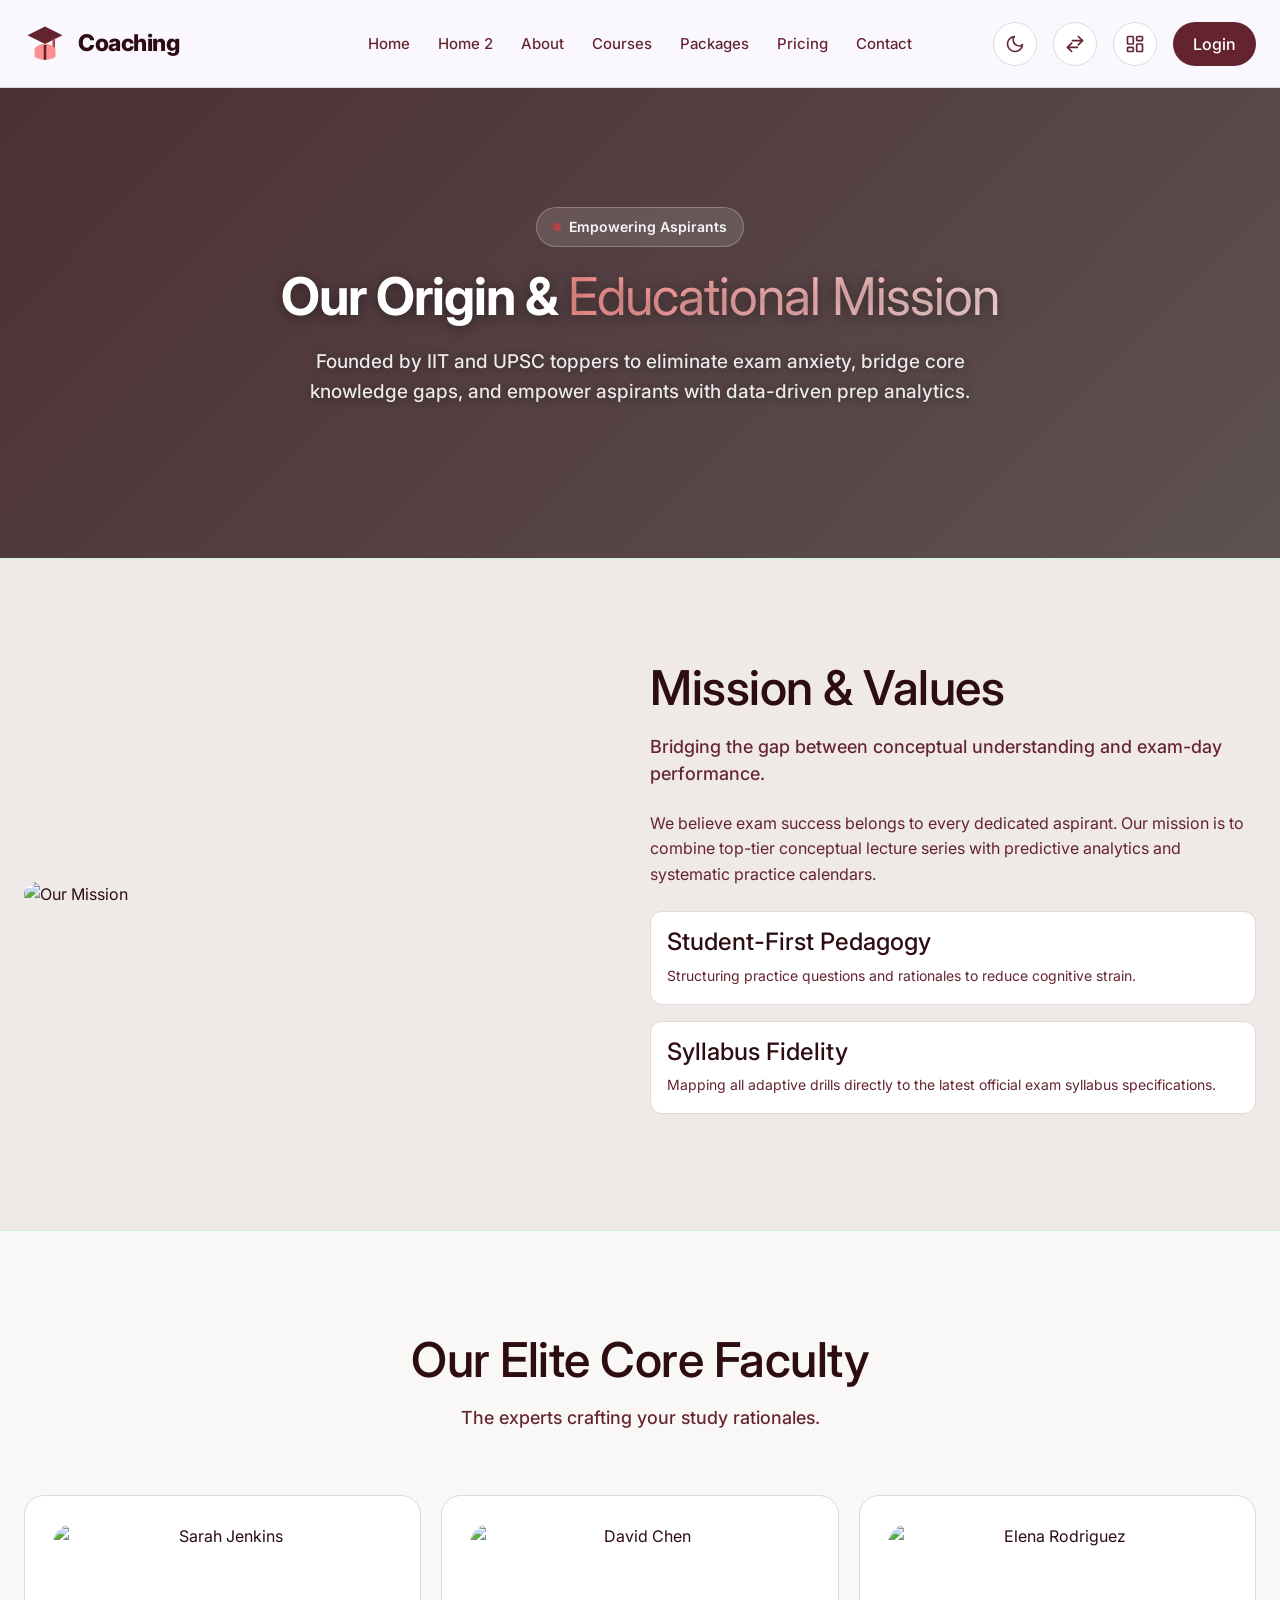
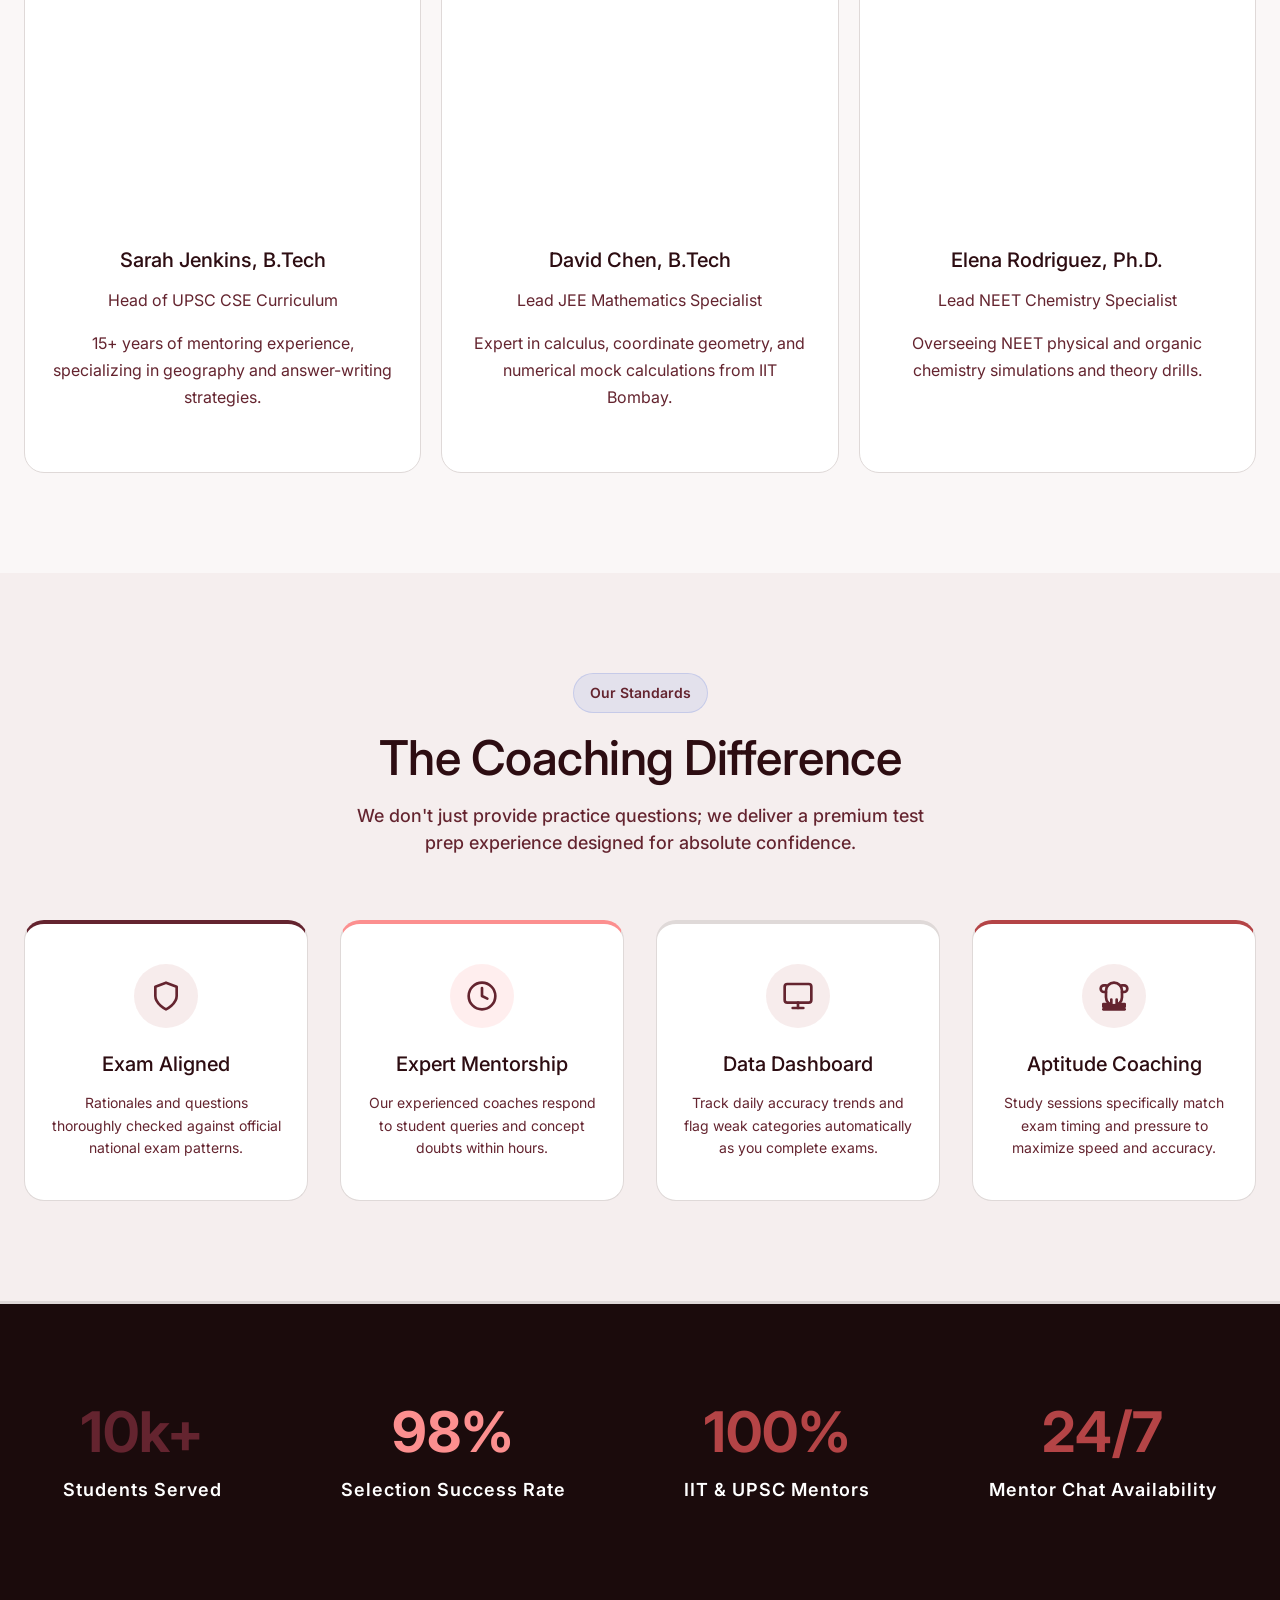
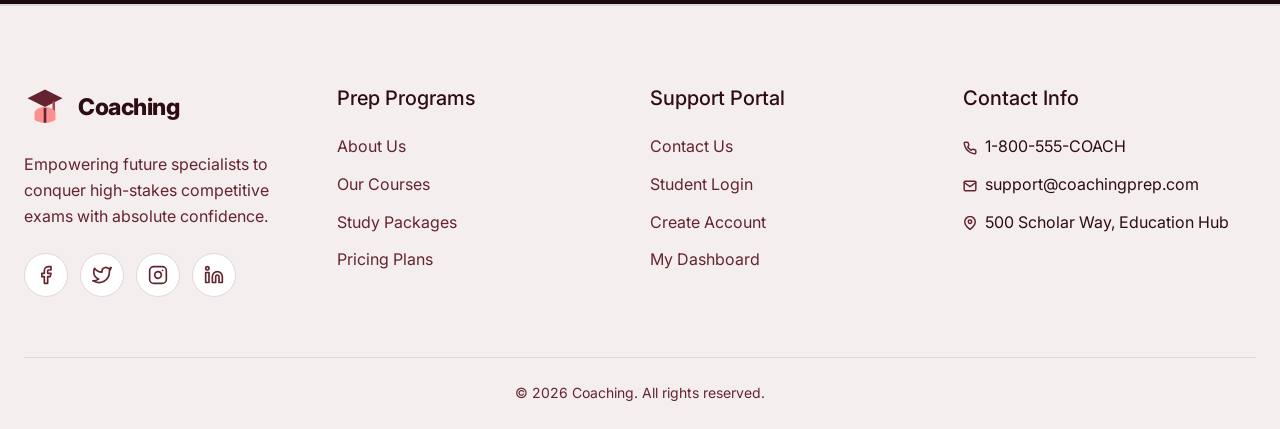
==== about.html @ 8ea2086d "Initial commit" ====
<!DOCTYPE html>
<html lang="en">

<head>
    <meta charset="UTF-8">
    <meta name="viewport" content="width=device-width, initial-scale=1.0">
    <title>About Us | Coaching</title>
    <link rel="icon" type="image/svg+xml" href="assets/images/favicon.svg">
    <link rel="stylesheet" href="assets/css/style.css">
    <link rel="stylesheet" href="assets/css/dark-mode.css">
    <link rel="stylesheet" href="assets/css/rtl.css">
</head>

<body>

    <nav class="navbar">
        <div class="container">
            <a href="index.html" class="nav-brand">
                <img src="assets/images/logo.svg" alt="Coaching Logo" class="nav-brand-img">
                <span>Coaching<span class="brand-accent"></span></span>
            </a>
            <ul class="nav-links">
                <li><a href="index.html">Home</a></li>
                <li><a href="home-2.html">Home 2</a></li>
                <li><a href="about.html" class="active">About</a></li>
                <li><a href="courses.html">Courses</a></li>
                <li><a href="study-packages.html">Packages</a></li>
                <li><a href="pricing.html">Pricing</a></li>
                <li><a href="contact.html">Contact</a></li>
            </ul>
            <div class="nav-actions">
                <button id="themeToggle" class="action-icon" aria-label="Toggle Dark Mode"
                    title="Toggle Dark Mode"><svg width="20" height="20" viewBox="0 0 24 24" fill="none" stroke="currentColor" stroke-width="2" stroke-linecap="round" stroke-linejoin="round" style="vertical-align: middle;"><path d="M21 12.79A9 9 0 1 1 11.21 3 7 7 0 0 0 21 12.79z"/></svg></button>
                <button id="rtlToggle" class="action-icon" aria-label="Toggle RTL" title="Toggle RTL"><svg width="20" height="20" viewBox="0 0 24 24" fill="none" stroke="currentColor" stroke-width="2" stroke-linecap="round" stroke-linejoin="round" style="vertical-align: middle;"><polyline points="16 3 21 8 16 13"/><line x1="21" y1="8" x2="9" y2="8"/><polyline points="8 21 3 16 8 11"/><line x1="3" y1="16" x2="15" y2="16"/></svg></button>
                <a href="dashboard.html" class="action-icon" aria-label="Dashboard" title="Dashboard">
                    <svg width="20" height="20" viewBox="0 0 24 24" fill="none" stroke="currentColor" stroke-width="2"
                        stroke-linecap="round" stroke-linejoin="round">
                        <rect width="7" height="9" x="3" y="3" rx="1" />
                        <rect width="7" height="5" x="14" y="3" rx="1" />
                        <rect width="7" height="9" x="14" y="12" rx="1" />
                        <rect width="7" height="5" x="3" y="16" rx="1" />
                    </svg>
                </a>
                <a href="login.html" class="btn btn-primary" style="height: 44px; padding: 0 20px;">Login</a>
                <button class="mobile-menu-toggle action-icon" aria-label="Toggle Menu">☰</button>
            </div>
        </div>
    </nav>

    <!-- Hero Banner with Background Image -->
    <section class="page-hero"
        style="background-image: url('https://images.unsplash.com/photo-1523240795612-9a054b0db644?auto=format&fit=crop&w=1600&q=80');">
        <div class="page-hero-overlay"></div>
        <div class="container text-center fade-up">
            <div class="badge-premium">
                <div class="badge-pulse"></div>
                Empowering Aspirants
            </div>
            <h1>Our Origin &amp; <span class="text-highlight">Educational Mission</span></h1>
            <p class="subheading">Founded by IIT and UPSC toppers to eliminate exam anxiety, bridge core knowledge gaps, and empower aspirants with data-driven prep analytics.</p>
            
            <div class="page-hero-visual">
                <div class="hero-image-card">
                    <img src="https://images.unsplash.com/photo-1523240795612-9a054b0db644?auto=format&fit=crop&w=1600&q=80" alt="About Coaching" class="img-cover">
                </div>
            </div>
        </div>
    </section>

    <!-- Mission & Values -->
    <section class="bg-secondary">
        <div class="container">
            <div class="grid-2 tab-stack image-first" style="align-items: center;">
                <div class="fade-up">
                    <img src="https://images.unsplash.com/photo-1522202176988-66273c2fd55f?auto=format&fit=crop&w=800&q=80"
                        alt="Our Mission" class="mission-img" style="border-radius: 24px; width: 100%;">
                </div>
                <div class="fade-up" style="transition-delay: 0.2s;">
                    <h2>Mission &amp; Values</h2>
                    <p class="subheading">Bridging the gap between conceptual understanding and exam-day performance.</p>
                    <p style="color: var(--text-secondary); margin-bottom: 24px;">We believe exam success belongs to every dedicated aspirant. Our mission is to combine top-tier conceptual lecture series with predictive analytics and systematic practice calendars.</p>
                    <ul style="list-style: none;">
                        <li
                            style="margin-bottom: 16px; padding: 16px; background: var(--card-bg); border-radius: 12px; border: 1px solid var(--border-color);">
                            <h4 style="margin-bottom: 8px;">Student-First Pedagogy</h4>
                            <p style="color: var(--text-secondary); font-size: 14px;">Structuring practice questions and rationales to reduce cognitive strain.</p>
                        </li>
                        <li
                            style="margin-bottom: 16px; padding: 16px; background: var(--card-bg); border-radius: 12px; border: 1px solid var(--border-color);">
                            <h4 style="margin-bottom: 8px;">Syllabus Fidelity</h4>
                            <p style="color: var(--text-secondary); font-size: 14px;">Mapping all adaptive drills directly to the latest official exam syllabus specifications.</p>
                        </li>
                    </ul>
                </div>
            </div>
        </div>
    </section>

    <!-- Certified Educators -->
    <section>
        <div class="container text-center fade-up">
            <div class="section-header">
                <h2>Our Elite Core Faculty</h2>
                <p class="subheading">The experts crafting your study rationales.</p>
            </div>
            <div class="grid-3">
                <div class="card">
                    <img src="https://encrypted-tbn0.gstatic.com/images?q=tbn:ANd9GcSa2x-ENs4L1156Bbu4AqbXyqEONC7-9kRhCWViOGsCLC6Z4_-J5vunnO8b&s=10"
                        alt="Sarah Jenkins" style="margin-bottom: 24px; height: 300px; object-fit: cover;">
                    <h3 style="font-size: 20px;">Sarah Jenkins, B.Tech</h3>
                    <p style="color: var(--primary-accent); margin-bottom: 16px;">Head of UPSC CSE Curriculum</p>
                    <p class="card-text">15+ years of mentoring experience, specializing in geography and answer-writing strategies.</p>
                </div>
                <div class="card">
                    <img src="https://img.lb.wbmdstatic.com/lhd/provider/3112416_b3dd4995-e5eb-40db-98a1-3d9399b90984.jpg"
                        alt="David Chen" style="margin-bottom: 24px; height: 300px; object-fit: cover;">
                    <h3 style="font-size: 20px;">David Chen, B.Tech</h3>
                    <p style="color: var(--primary-accent); margin-bottom: 16px;">Lead JEE Mathematics Specialist</p>
                    <p class="card-text">Expert in calculus, coordinate geometry, and numerical mock calculations from IIT Bombay.</p>
                </div>
                <div class="card">
                    <img src="https://encrypted-tbn0.gstatic.com/images?q=tbn:ANd9GcRliOreJYs0AdxyoPlajj6fN-IuLrJ33BC_vBLtj5WmLs7aUPmntQKETlJY&s=10"
                        alt="Elena Rodriguez" style="margin-bottom: 24px; height: 300px; object-fit: cover;">
                    <h3 style="font-size: 20px;">Elena Rodriguez, Ph.D.</h3>
                    <p style="color: var(--primary-accent); margin-bottom: 16px;">Lead NEET Chemistry Specialist</p>
                    <p class="card-text">Overseeing NEET physical and organic chemistry simulations and theory drills.</p>
                </div>
            </div>
        </div>
    </section>

    <!-- Premium Standards (New Section 1) -->
    <section class="premium-section" style="padding: 100px 0; background: var(--secondary-bg);">
        <div class="container fade-up">
            <div class="section-header text-center">
                <div class="badge-premium" style="margin-bottom: 16px; margin-left: auto; margin-right: auto;">Our
                    Standards</div>
                <h2>The Coaching Difference</h2>
                <p class="subheading" style="max-width: 600px; margin: 0 auto;">We don't just provide practice
                    questions; we deliver a premium test prep experience designed for absolute confidence.</p>
            </div>

            <div class="grid-4" style="gap: 32px; margin-top: 64px;">
                <div class="card"
                    style="text-align: center; padding: 40px 24px; border-top: 4px solid var(--primary-accent); display: flex; flex-direction: column; align-items: center;">
                    <div style="display: inline-flex; align-items: center; justify-content: center; width: 64px; height: 64px; background: rgba(180,68,70,0.1); border-radius: 50%; margin-bottom: 24px; color: var(--primary-accent);">
                        <svg width="32" height="32" viewBox="0 0 24 24" fill="none" stroke="currentColor" stroke-width="2" stroke-linecap="round" stroke-linejoin="round"><path d="M12 22s8-4 8-10V5l-8-3-8 3v7c0 6 8 10 8 10z"/></svg>
                    </div>
                    <h3 style="font-size: 20px; margin-bottom: 16px;">Exam Aligned</h3>
                    <p style="color: var(--text-secondary); font-size: 14px; margin: 0;">Rationales and questions thoroughly checked against official national exam patterns.</p>
                </div>
                <div class="card"
                    style="text-align: center; padding: 40px 24px; border-top: 4px solid var(--support-accent); display: flex; flex-direction: column; align-items: center;">
                    <div style="display: inline-flex; align-items: center; justify-content: center; width: 64px; height: 64px; background: rgba(252,143,143,0.15); border-radius: 50%; margin-bottom: 24px; color: var(--primary-accent);">
                        <svg width="32" height="32" viewBox="0 0 24 24" fill="none" stroke="currentColor" stroke-width="2" stroke-linecap="round" stroke-linejoin="round"><circle cx="12" cy="12" r="10"/><polyline points="12 6 12 12 16 14"/></svg>
                    </div>
                    <h3 style="font-size: 20px; margin-bottom: 16px;">Expert Mentorship</h3>
                    <p style="color: var(--text-secondary); font-size: 14px; margin: 0;">Our experienced coaches respond to student queries and concept doubts within hours.</p>
                </div>
                <div class="card"
                    style="text-align: center; padding: 40px 24px; border-top: 4px solid var(--border-color); display: flex; flex-direction: column; align-items: center;">
                    <div style="display: inline-flex; align-items: center; justify-content: center; width: 64px; height: 64px; background: rgba(180,68,70,0.1); border-radius: 50%; margin-bottom: 24px; color: var(--primary-accent);">
                        <svg width="32" height="32" viewBox="0 0 24 24" fill="none" stroke="currentColor" stroke-width="2" stroke-linecap="round" stroke-linejoin="round"><rect x="2" y="3" width="20" height="14" rx="2" ry="2"/><line x1="8" y1="21" x2="16" y2="21"/><line x1="12" y1="17" x2="12" y2="21"/></svg>
                    </div>
                    <h3 style="font-size: 20px; margin-bottom: 16px;">Data Dashboard</h3>
                    <p style="color: var(--text-secondary); font-size: 14px; margin: 0;">Track daily accuracy trends and flag weak categories automatically as you complete exams.</p>
                </div>
                <div class="card"
                    style="text-align: center; padding: 40px 24px; border-top: 4px solid var(--secondary-accent); display: flex; flex-direction: column; align-items: center;">
                    <div style="display: inline-flex; align-items: center; justify-content: center; width: 64px; height: 64px; background: rgba(180,68,70,0.1); border-radius: 50%; margin-bottom: 24px; color: var(--primary-accent);">
                        <svg width="32" height="32" viewBox="0 0 24 24" fill="none" stroke="currentColor" stroke-width="2" stroke-linecap="round" stroke-linejoin="round"><path d="M6 9H4.5a2.5 2.5 0 0 1 0-5H6"/><path d="M18 9h1.5a2.5 2.5 0 0 0 0-5H18"/><path d="M4 22h16"/><path d="M10 14.66V17c0 .55-.45 1-1 1H4v2h16v-2h-5c-.55 0-1-.45-1-1v-2.34"/><path d="M12 2a6 6 0 0 1 6 6v5a6 6 0 0 1-6 6 6 6 0 0 1-6-6V8a6 6 0 0 1 6-6z"/></svg>
                    </div>
                    <h3 style="font-size: 20px; margin-bottom: 16px;">Aptitude Coaching</h3>
                    <p style="color: var(--text-secondary); font-size: 14px; margin: 0;">Study sessions specifically match exam timing and pressure to maximize speed and accuracy.</p>
                </div>
            </div>
        </div>
    </section>

    <!-- Trust Stats (New Section 2) -->
    <section class="premium-section" style="padding: 100px 0; background: #1B0B0C; color: white;">
        <div class="container fade-up">
            <div style="display: flex; flex-wrap: wrap; justify-content: space-around; gap: 40px; text-align: center;">
                <div>
                    <div
                        style="font-size: 56px; font-weight: 700; color: var(--primary-accent); line-height: 1; margin-bottom: 16px;">
                        10k+</div>
                    <div style="font-size: 18px; font-weight: 600; letter-spacing: 1px; color: white;">Students Served</div>
                </div>
                <div>
                    <div
                        style="font-size: 56px; font-weight: 700; color: var(--support-accent); line-height: 1; margin-bottom: 16px;">
                        98%</div>
                    <div style="font-size: 18px; font-weight: 600; letter-spacing: 1px; color: white;">Selection Success Rate</div>
                </div>
                <div>
                    <div
                        style="font-size: 56px; font-weight: 700; color: var(--highlight-accent); line-height: 1; margin-bottom: 16px;">
                        100%</div>
                    <div style="font-size: 18px; font-weight: 600; letter-spacing: 1px; color: white;">IIT &amp; UPSC Mentors</div>
                </div>
                <div>
                    <div
                        style="font-size: 56px; font-weight: 700; color: var(--secondary-accent); line-height: 1; margin-bottom: 16px;">
                        24/7</div>
                    <div style="font-size: 18px; font-weight: 600; letter-spacing: 1px; color: white;">Mentor Chat Availability</div>
                </div>
            </div>
        </div>
    </section>

    <!-- Footer -->
    <footer class="footer">
        <div class="container">
            <div class="footer-top grid-4">
                <div class="footer-widget">
                    <a href="index.html" class="nav-brand" style="margin-bottom: 24px; display: inline-flex;">
                        <img src="assets/images/logo.svg" alt="Coaching Logo" class="nav-brand-img">
                        <span>Coaching<span class="brand-accent"></span></span>
                    </a>
                    <p style="color: var(--text-secondary); margin-bottom: 24px;">Empowering future specialists to conquer high-stakes competitive exams with absolute confidence.</p>
                    <div class="social-icons-contact" style="display: flex; gap: 12px;">
                        <a href="#" aria-label="Facebook">
                            <svg width="20" height="20" viewBox="0 0 24 24" fill="none" stroke="currentColor"
                                stroke-width="2" stroke-linecap="round" stroke-linejoin="round">
                                <path d="M18 2h-3a5 5 0 0 0-5 5v3H7v4h3v8h4v-8h3l1-4h-4V7a1 1 0 0 1 1-1h3z"></path>
                            </svg>
                        </a>
                        <a href="#" aria-label="Twitter">
                            <svg width="20" height="20" viewBox="0 0 24 24" fill="none" stroke="currentColor"
                                stroke-width="2" stroke-linecap="round" stroke-linejoin="round">
                                <path
                                    d="M23 3a10.9 10.9 0 0 1-3.14 1.53 4.48 4.48 0 0 0-7.86 3v1A10.66 10.66 0 0 1 3 4s-4 9 5 13a11.64 11.64 0 0 1-7 2c9 5 20 0 20-11.5a4.5 4.5 0 0 0-.08-.83A7.72 7.72 0 0 0 23 3z">
                                </path>
                            </svg>
                        </a>
                        <a href="#" aria-label="Instagram">
                            <svg width="20" height="20" viewBox="0 0 24 24" fill="none" stroke="currentColor"
                                stroke-width="2" stroke-linecap="round" stroke-linejoin="round">
                                <rect x="2" y="2" width="20" height="20" rx="5" ry="5"></rect>
                                <path d="M16 11.37A4 4 0 1 1 12.63 8 4 4 0 0 1 16 11.37z"></path>
                                <line x1="17.5" y1="6.5" x2="17.51" y2="6.5"></line>
                            </svg>
                        </a>
                        <a href="#" aria-label="LinkedIn">
                            <svg width="20" height="20" viewBox="0 0 24 24" fill="none" stroke="currentColor"
                                stroke-width="2" stroke-linecap="round" stroke-linejoin="round">
                                <path
                                    d="M16 8a6 6 0 0 1 6 6v7h-4v-7a2 2 0 0 0-2-2 2 2 0 0 0-2 2v7h-4v-7a6 6 0 0 1 6-6z">
                                </path>
                                <rect x="2" y="9" width="4" height="12"></rect>
                                <circle cx="4" cy="4" r="2"></circle>
                            </svg>
                        </a>
                    </div>
                </div>
                <div class="footer-widget">
                    <h4>Prep Programs</h4>
                    <ul class="footer-links">
                        <li><a href="about.html">About Us</a></li>
                        <li><a href="courses.html">Our Courses</a></li>
                        <li><a href="study-packages.html">Study Packages</a></li>
                        <li><a href="pricing.html">Pricing Plans</a></li>
                    </ul>
                </div>
                <div class="footer-widget">
                    <h4>Support Portal</h4>
                    <ul class="footer-links">
                        <li><a href="contact.html">Contact Us</a></li>
                        <li><a href="login.html">Student Login</a></li>
                        <li><a href="register.html">Create Account</a></li>
                        <li><a href="dashboard.html">My Dashboard</a></li>
                    </ul>
                </div>
                <div class="footer-widget">
                    <h4>Contact Info</h4>
                    <ul class="footer-links">
                        <li><svg width="14" height="14" viewBox="0 0 24 24" fill="none" stroke="currentColor" stroke-width="2.5" stroke-linecap="round" stroke-linejoin="round" style="vertical-align: middle; margin-right: 8px; color: var(--primary-accent);"><path d="M22 16.92v3a2 2 0 0 1-2.18 2 19.79 19.79 0 0 1-8.63-3.07 19.5 19.5 0 0 1-6-6 19.79 19.79 0 0 1-3.07-8.67A2 2 0 0 1 4.11 2h3a2 2 0 0 1 2 1.72 12.84 12.84 0 0 0 .7 2.81 2 2 0 0 1-.45 2.11L8.09 9.91a16 16 0 0 0 6 6l1.27-1.27a2 2 0 0 1 2.11-.45 12.84 12.84 0 0 0 2.81.7A2 2 0 0 1 22 16.92z"/></svg>1-800-555-COACH</li>
                        <li><svg width="14" height="14" viewBox="0 0 24 24" fill="none" stroke="currentColor" stroke-width="2.5" stroke-linecap="round" stroke-linejoin="round" style="vertical-align: middle; margin-right: 8px; color: var(--primary-accent);"><path d="M4 4h16c1.1 0 2 .9 2 2v12c0 1.1-.9 2-2 2H4c-1.1 0-2-.9-2-2V6c0-1.1.9-2 2-2z"/><polyline points="22,6 12,13 2,6"/></svg>support@coachingprep.com</li>
                        <li><svg width="14" height="14" viewBox="0 0 24 24" fill="none" stroke="currentColor" stroke-width="2.5" stroke-linecap="round" stroke-linejoin="round" style="vertical-align: middle; margin-right: 8px; color: var(--primary-accent);"><path d="M21 10c0 7-9 13-9 13s-9-6-9-13a9 9 0 0 1 18 0z"/><circle cx="12" cy="10" r="3"/></svg>500 Scholar Way, Education Hub</li>
                    </ul>
                </div>
            </div>
            <div class="footer-bottom" style="justify-content: center; text-align: center;">
                <p>&copy; 2026 Coaching. All rights reserved.</p>
            </div>
        </div>
    </footer>

    <script src="assets/js/main.js"></script>
</body>

</html>
---- assets/css/style.css ----
@import url('https://fonts.googleapis.com/css2?family=Inter:wght@100..900&display=swap');

:root {
    --primary-bg: #FAF7F7;
    --secondary-bg: #F5EEEE;
    --section-alt-bg: #EFE9E8;
    /* Slightly deeper rose-grey for alternating sections */
    --section-accent-bg: #DFD9D8;
    /* Warm rose-grey from the palette for contrast sections */
    --section-warm-bg: #FAF7F7;
    /* Soft rose-tinted off-white for subtle sections */
    --card-bg: #FFFFFF;
    --primary-accent: #64242F;
    --secondary-accent: #B44446;
    --support-accent: #FC8F8F;
    --highlight-accent: #B44446;
    --text-primary: #2D0D12;
    --text-secondary: #64242F;
    --border-color: #DFD9D8;

    --font-primary: 'Inter', sans-serif;

    --transition: all 0.4s cubic-bezier(0.16, 1, 0.3, 1);
    --border-radius: 20px;
    --container-max-width: 1280px;
    --shadow: 0 4px 24px -4px rgba(100, 36, 47, 0.06), 0 2px 8px -2px rgba(100, 36, 47, 0.03);
    --shadow-hover: 0 20px 40px -8px rgba(100, 36, 47, 0.12), 0 12px 16px -6px rgba(100, 36, 47, 0.06);
}

* {
    margin: 0;
    padding: 0;
    box-sizing: border-box;
}

html,
body {
    overflow-x: hidden;
    width: 100%;
}

body {
    background-color: var(--primary-bg);
    color: var(--text-primary);
    font-family: var(--font-primary);
    font-weight: 400;
    line-height: 1.6;
    transition: background-color 0.3s ease, color 0.3s ease;
    -webkit-font-smoothing: antialiased;
}

/* Typography System */
h1,
h2,
h3,
h4,
h5,
h6 {
    color: var(--text-primary);
    margin-bottom: 1rem;
    line-height: 1.2;
}

h1 {
    font-size: 72px;
    font-weight: 580;
    letter-spacing: -1px;
}

h2 {
    font-size: 48px;
    font-weight: 540;
    letter-spacing: -0.5px;
}

h3 {
    font-size: 32px;
    font-weight: 520;
}

h4 {
    font-size: 24px;
    font-weight: 500;
}

h5 {
    font-size: 20px;
    font-weight: 500;
}

h6 {
    font-size: 16px;
    font-weight: 500;
}

p,
span,
div {
    font-weight: 400;
}

b,
strong {
    font-weight: 500;
}

.subheading {
    font-weight: 480;
    color: var(--text-secondary);
    font-size: 1.125rem;
    margin-bottom: 1.5rem;
    line-height: 1.5;
}

label {
    font-weight: 480;
    color: var(--text-primary);
    display: block;
    margin-bottom: 8px;
}

.caption,
small {
    font-size: 14px;
    font-weight: 400;
}

/* Responsive Typography */
@media (max-width: 1024px) {
    h1 {
        font-size: 44px;
    }

    h2 {
        font-size: 36px;
    }
}

@media (max-width: 768px) {
    h1 {
        font-size: 34px;
    }

    h2 {
        font-size: 30px;
    }
}

/* Container */
.container {
    width: 100%;
    max-width: var(--container-max-width);
    margin: 0 auto;
    padding: 0 24px;
}

/* CTA Design System */
.btn {
    display: inline-flex;
    align-items: center;
    justify-content: center;
    padding: 0 32px;
    font-family: var(--font-primary);
    font-weight: 500;
    font-size: 16px;
    border-radius: 50px;
    text-decoration: none;
    transition: var(--transition);
    cursor: pointer;
    border: none;
    height: 56px;
    line-height: 1;
    white-space: nowrap;
}

.btn-primary {
    background-color: var(--primary-accent);
    color: #FFFFFF;
}

.btn-primary:hover {
    background-color: var(--secondary-accent);
    transform: translateY(-3px) scale(1.01);
    box-shadow: 0 12px 28px rgba(180, 68, 70, 0.25);
}

.btn-secondary {
    background-color: transparent;
    color: var(--primary-accent);
    border: 2px solid var(--primary-accent);
}

.btn-secondary:hover {
    background: var(--primary-accent) !important;
    color: #FFFFFF !important;
    border-color: var(--primary-accent) !important;
}

.btn-accent {
    background-color: var(--highlight-accent);
    color: var(--text-primary);
}

.btn-accent:hover {
    background-color: #D97706;
    transform: translateY(-3px) scale(1.01);
    box-shadow: 0 12px 28px rgba(245, 158, 11, 0.25);
}

/* Navbar */
.navbar {
    position: fixed;
    top: 0;
    left: 0;
    width: 100%;
    height: 88px;
    z-index: 1000;
    background: rgba(250, 248, 255, 0.85);
    backdrop-filter: blur(16px);
    -webkit-backdrop-filter: blur(16px);
    border-bottom: 1px solid var(--border-color);
    transition: var(--transition);
}

.navbar .container {
    display: flex;
    align-items: center;
    justify-content: space-between;
    height: 100%;
    position: relative;
}

.nav-brand {
    display: flex;
    align-items: center;
    gap: 12px;
    text-decoration: none;
    transition: var(--transition);
}

.nav-brand:hover .nav-brand-icon {
    transform: translateY(-2px) scale(1.05);
    filter: drop-shadow(0 8px 18px rgba(180, 68, 70, 0.25));
}

.nav-brand-icon {
    width: 42px;
    height: 42px;
    display: flex;
    align-items: center;
    justify-content: center;
    transition: all 0.3s cubic-bezier(0.16, 1, 0.3, 1);
}

.nav-brand-img {
    height: 42px;
    width: auto;
    object-fit: contain;
    border-radius: 8px;
    transition: transform 0.3s cubic-bezier(0.16, 1, 0.3, 1);
}

.nav-brand:hover .nav-brand-img {
    transform: translateY(-2px) scale(1.05);
    filter: drop-shadow(0 6px 16px rgba(180, 68, 70, 0.2));
}

.nav-brand-icon svg {
    width: 38px;
    height: 38px;
}

.nav-brand span {
    font-size: 23px;
    font-weight: 800;
    color: var(--text-primary);
    letter-spacing: -0.5px;
    display: inline-flex;
    align-items: center;
}

.nav-brand .brand-accent {
    color: var(--primary-accent);
    font-weight: 800;
    margin-left: 2px;
}

.nav-brand .brand-tag {
    font-size: 10px;
    font-weight: 700;
    text-transform: uppercase;
    letter-spacing: 0.5px;
    background: var(--section-accent-bg);
    color: var(--primary-accent);
    padding: 2px 7px;
    border-radius: 6px;
    margin-left: 8px;
}

.nav-links {
    display: flex;
    align-items: center;
    gap: 28px;
    list-style: none;
    position: absolute;
    left: 50%;
    transform: translateX(-50%);
}

.nav-links a {
    text-decoration: none;
    color: var(--text-secondary);
    font-weight: 480;
    font-size: 15px;
    transition: var(--transition);
}

.nav-links a:hover,
.nav-links a.active {
    color: var(--primary-accent);
}

.nav-actions {
    display: flex;
    align-items: center;
    gap: 16px;
}

.action-icon {
    background: none;
    border: none;
    color: var(--text-secondary);
    cursor: pointer;
    font-size: 20px;
    width: 44px;
    height: 44px;
    border-radius: 50%;
    display: flex;
    align-items: center;
    justify-content: center;
    transition: var(--transition);
    background-color: var(--card-bg);
    border: 1px solid var(--border-color);
}

.action-icon:hover {
    color: var(--primary-accent);
    border-color: var(--primary-accent);
}

.nav-menu {
    display: flex;
    align-items: center;
    justify-content: flex-end;
    flex-grow: 1;
}

.mobile-close-btn {
    display: none;
}

.mobile-menu-toggle {
    display: none;
}

/* === 1024px Navbar: Keep horizontal like 1440px desktop === */
@media (max-width: 1024px) and (min-width: 769px) {

    /* Keep hamburger hidden — navbar stays full horizontal */
    .mobile-menu-toggle {
        display: none !important;
    }

    /* Keep nav-links centered in the bar */
    .nav-links {
        position: absolute;
        left: 50%;
        transform: translateX(-50%);
        flex-direction: row;
        gap: 20px;
        /* Slightly tighter gap than 1440px */
        align-items: center;
        margin-bottom: 0;
        width: auto;
    }

    .nav-links a {
        font-size: 14px;
        /* Slightly smaller to fit */
    }

    /* Shrink logo text slightly */
    .nav-brand span {
        font-size: 19px;
    }

    /* Compact action icons */
    .nav-actions {
        display: flex;
        flex-direction: row;
        gap: 10px;
        width: auto;
    }

    .nav-actions .action-icon {
        width: 38px;
        height: 38px;
        font-size: 17px;
    }

    .nav-actions .btn {
        height: 38px;
        padding: 0 16px;
        font-size: 14px;
    }
}

/* Below 768px: Hamburger mobile menu */
@media (max-width: 768px) {
    .mobile-menu-toggle {
        display: flex;
    }

    .nav-menu {
        position: fixed;
        top: 0;
        right: 0;
        transform: translateX(100%);
        width: max-content;
        height: 100vh;
        background-color: var(--card-bg);
        flex-direction: column;
        justify-content: flex-start;
        align-items: flex-start;
        padding: 80px 40px 40px;
        margin-left: 0;
        box-shadow: -10px 0 30px rgba(0, 0, 0, 0.1);
        transition: transform 0.3s ease-in-out;
        z-index: 1001;
        overflow-y: auto;
    }

    .nav-menu.active {
        transform: translateX(0);
    }

    .mobile-close-btn {
        display: block;
        position: absolute;
        top: 24px;
        right: 24px;
        background: none;
        border: none;
        font-size: 24px;
        color: var(--text-primary);
        cursor: pointer;
    }

    .nav-links {
        position: relative;
        left: auto;
        transform: none;
        flex-direction: column;
        width: 100%;
        gap: 20px;
        margin-bottom: 32px;
        align-items: flex-start;
    }

    .nav-actions {
        display: grid;
        grid-template-columns: max-content max-content max-content;
        width: 100%;
        gap: 16px;
        align-items: center;
    }

    .nav-actions .btn {
        grid-column: 1 / -1;
        width: 100%;
    }
}

/* Base Sections */
section {
    padding: 100px 0;
    position: relative;
}

section.bg-secondary {
    background-color: var(--secondary-bg);
}

.section-header {
    text-align: center;
    max-width: 760px;
    margin: 0 auto 64px;
}

/* Generic Cards */
.card {
    background-color: var(--card-bg);
    border-radius: var(--border-radius);
    padding: 28px;
    border: 1px solid var(--border-color);
    transition: var(--transition);
    height: 100%;
    display: flex;
    flex-direction: column;
}

.card:hover {
    box-shadow: var(--shadow-hover);
    transform: translateY(-8px);
    border-color: transparent;
}

.card-icon {
    width: 64px;
    height: 64px;
    background-color: var(--secondary-bg);
    border-radius: 16px;
    display: flex;
    align-items: center;
    justify-content: center;
    margin-bottom: 24px;
    color: var(--primary-accent);
    font-size: 28px;
}

.card-title {
    font-size: 24px;
    font-weight: 500;
    margin-bottom: 16px;
    color: var(--text-primary);
    min-height: 58px;
}

.card-text {
    color: var(--text-secondary);
    margin-bottom: 32px;
    flex-grow: 1;
    line-height: 1.7;
}

section:not(.dashboard-section) .card .btn,
section:not(.dashboard-section) .card .btn-secondary {
    align-self: flex-start;
    margin-top: auto;
}

/* Layout Utilities */
.grid-2 {
    display: grid;
    grid-template-columns: repeat(2, 1fr);
    gap: 20px;
}

.grid-3 {
    display: grid;
    grid-template-columns: repeat(3, 1fr);
    gap: 20px;
}

.grid-4 {
    display: grid;
    grid-template-columns: repeat(4, 1fr);
    gap: 20px;
}

/* Table Utilities */
.table-responsive {
    width: 100%;
    overflow-x: auto;
    -webkit-overflow-scrolling: touch;
}

@media (max-width: 992px) {
    .grid-4 {
        grid-template-columns: repeat(2, 1fr);
    }

    .grid-3 {
        grid-template-columns: repeat(2, 1fr);
    }

    /* Center the last odd child (e.g. 3rd card) in a 2-column grid */
    .grid-3>div:last-child:nth-child(odd) {
        grid-column: 1 / -1;
        justify-self: center;
        width: calc(50% - 20px);
    }

    section:not(.dashboard-section) .card .btn,
    section:not(.dashboard-section) .card .btn-secondary {
        align-self: center;
        width: 100%;
        display: flex;
        justify-content: center;
    }

    .tab-stack {
        display: flex !important;
        flex-direction: column;
    }

    .tab-stack.image-first {
        flex-direction: column-reverse;
    }
}

@media (max-width: 768px) {
    section {
        padding: 60px 0;
    }
}

@media (max-width: 640px) {

    .grid-3,
    .grid-4 {
        grid-template-columns: 1fr;
    }

    .grid-2 {
        grid-template-columns: 1fr;
    }

    /* Reset centering on mobile */
    .grid-3>div:last-child:nth-child(odd) {
        grid-column: auto;
        justify-self: stretch;
        width: 100%;
    }
}

/* Helper Utilities */
.text-center {
    text-align: center;
}

.mt-1 {
    margin-top: 8px;
}

.mt-2 {
    margin-top: 16px;
}

.mt-3 {
    margin-top: 24px;
}

.mt-4 {
    margin-top: 32px;
}

.mt-5 {
    margin-top: 48px;
}

.mb-1 {
    margin-bottom: 8px;
}

.mb-2 {
    margin-bottom: 16px;
}

.mb-3 {
    margin-bottom: 24px;
}

.mb-4 {
    margin-bottom: 32px;
}

.mb-5 {
    margin-bottom: 48px;
}

/* Images */
img {
    max-width: 100%;
    height: auto;
    border-radius: var(--border-radius);
    display: block;
}

.img-cover {
    width: 100%;
    height: 100%;
    object-fit: cover;
}

/* Badge */
.badge {
    display: inline-flex;
    padding: 6px 16px;
    background-color: var(--support-accent);
    color: #fff;
    border-radius: 50px;
    font-size: 14px;
    font-weight: 500;
    margin-bottom: 24px;
}

/* Form Styles */
.form-group {
    margin-bottom: 24px;
}

.form-control {
    width: 100%;
    height: 56px;
    padding: 0 20px;
    border: 1px solid var(--border-color);
    border-radius: var(--border-radius);
    background-color: var(--card-bg);
    color: var(--text-primary);
    font-family: var(--font-primary);
    font-size: 16px;
    transition: var(--transition);
}

.form-control:focus {
    outline: none;
    border-color: var(--primary-accent);
    box-shadow: 0 0 0 4px rgba(59, 126, 161, 0.1);
}

textarea.form-control {
    height: auto;
    padding: 20px;
    resize: none;
}

select.form-control {
    appearance: none;
    -webkit-appearance: none;
    -moz-appearance: none;
    background-image: url("data:image/svg+xml;charset=UTF-8,%3csvg xmlns='http://www.w3.org/2000/svg' viewBox='0 0 24 24' fill='none' stroke='%2394A3B8' stroke-width='2' stroke-linecap='round' stroke-linejoin='round'%3e%3cpolyline points='6 9 12 15 18 9'%3e%3c/polyline%3e%3c/svg%3e");
    background-repeat: no-repeat;
    background-position: right 20px center;
    background-size: 16px;
    padding-right: 48px;
}

/* Premium Hero Section */
.hero-premium {
    position: relative;
    overflow: hidden;
    min-height: 100vh;
    height: auto;
    display: flex;
    align-items: center;
    background-color: var(--primary-bg);
    padding-top: 88px;
    padding-bottom: 60px;
    border-bottom: 1px solid var(--border-color);
}

.hero-premium::before {
    content: '';
    position: absolute;
    top: -20%;
    left: -10%;
    width: 70%;
    height: 70%;
    background: radial-gradient(circle, rgba(29, 78, 216, 0.12) 0%, transparent 70%);
    z-index: 0;
    pointer-events: none;
}

.hero-premium .container {
    position: relative;
    z-index: 2;
}

.hero-premium-grid {
    display: flex;
    flex-direction: column;
    align-items: center;
    text-align: center;
    gap: 60px;
    padding-top: 60px;
}

/* === 1024px: Hero height (slightly increased) === */
@media (max-width: 1024px) and (min-width: 769px) {
    .hero-premium {
        min-height: 70vh;
        padding-top: 130px;
        padding-bottom: 80px;
    }

    .hero-premium-grid {
        padding-top: 20px;
        gap: 40px;
    }

    .hero-premium-visual {
        height: 420px;
        max-width: 760px;
    }

    .hero-premium h1 {
        font-size: clamp(36px, 4.5vw, 56px);
    }
}

/* Smaller breakpoints — centering is already handled by default flex-column */
@media (max-width: 992px) {
    .hero-premium-grid {
        gap: 48px;
    }

    .hero-premium-visual {
        max-width: 600px;
    }
}

.hero-premium-content {
    max-width: 760px;
    width: 100%;
    text-align: center;
    display: flex;
    flex-direction: column;
    align-items: center;
}

.badge-premium {
    display: inline-flex;
    align-items: center;
    gap: 8px;
    padding: 8px 16px;
    background: rgba(29, 78, 216, 0.08);
    border: 1px solid rgba(29, 78, 216, 0.15);
    border-radius: 50px;
    color: var(--primary-accent);
    font-size: 14px;
    font-weight: 600;
    margin-bottom: 32px;
}

.badge-pulse {
    width: 8px;
    height: 8px;
    background-color: var(--highlight-accent);
    border-radius: 50%;
    animation: pulseGlow 2s infinite;
}

@keyframes pulseGlow {
    0% {
        box-shadow: 0 0 0 0 rgba(243, 156, 18, 0.7);
    }

    70% {
        box-shadow: 0 0 0 6px rgba(243, 156, 18, 0);
    }

    100% {
        box-shadow: 0 0 0 0 rgba(243, 156, 18, 0);
    }
}

.hero-premium h1 {
    font-size: clamp(40px, 5vw, 64px);
    line-height: 1.15;
    margin-bottom: 24px;
    letter-spacing: -0.02em;
}

.text-highlight {
    color: transparent;
    background: linear-gradient(120deg, var(--primary-accent), var(--support-accent));
    -webkit-background-clip: text;
    background-clip: text;
    display: inline-block;
}

.hero-has-bg .text-highlight,
.page-hero .text-highlight {
    background: linear-gradient(120deg, #FC8F8F, #FFDFDF) !important;
    -webkit-background-clip: text !important;
    background-clip: text !important;
    -webkit-text-fill-color: transparent !important;
    color: transparent !important;
}

.hero-premium .subheading {
    font-size: 20px;
    color: var(--text-secondary);
    margin-bottom: 40px;
    max-width: 560px;
    text-align: center;
}

.hero-premium-actions {
    display: flex;
    gap: 16px;
    align-items: center;
    justify-content: center;
    flex-wrap: wrap;
    margin-bottom: 48px;
}

.btn-glass {
    background: rgba(0, 0, 0, 0.03);
    border: 1px solid rgba(0, 0, 0, 0.1);
    color: var(--text-primary);
    backdrop-filter: blur(10px);
}

[data-theme="dark"] .btn-glass {
    background: rgba(255, 255, 255, 0.05);
    border: 1px solid rgba(255, 255, 255, 0.1);
}

.btn-glass:hover {
    background: var(--primary-accent) !important;
    color: #FFFFFF !important;
    border-color: var(--primary-accent) !important;
}

[data-theme="dark"] .btn-glass:hover {
    background: var(--primary-accent) !important;
    color: #FFFFFF !important;
    border-color: var(--primary-accent) !important;
}

.social-proof {
    display: flex;
    align-items: center;
    gap: 16px;
    padding-top: 32px;
    border-top: 1px solid var(--border-color);
}

.avatar-group {
    display: flex;
}

.avatar-group img {
    width: 32px;
    height: 32px;
    border-radius: 50%;
    border: 2px solid var(--primary-bg);
    margin-left: -10px;
}

.avatar-group img:first-child {
    margin-left: 0;
}

.hero-premium-visual {
    position: relative;
    width: 100%;
    max-width: 960px;
    height: 520px;
    perspective: 1000px;
}

.hero-image-card {
    position: absolute;
    inset: 20px;
    border-radius: 32px;
    overflow: hidden;
    box-shadow: 0 30px 60px rgba(0, 0, 0, 0.3);
    z-index: 2;
    transform: rotateY(-5deg) rotateX(5deg);
    transition: transform 0.8s cubic-bezier(0.2, 0.8, 0.2, 1);
}

.hero-premium-visual:hover .hero-image-card {
    transform: rotateY(0deg) rotateX(0deg);
}

.glass-panel-bg {
    position: absolute;
    inset: 0;
    background: rgba(255, 255, 255, 0.03);
    border: 1px solid rgba(255, 255, 255, 0.1);
    border-radius: 32px;
    backdrop-filter: blur(20px);
    z-index: 1;
    transform: translate(20px, 20px) rotate(-3deg);
}

[data-theme="light"] .glass-panel-bg {
    background: rgba(0, 0, 0, 0.03);
    border: 1px solid rgba(0, 0, 0, 0.05);
}

.floating-stat-card {
    position: absolute;
    background: var(--card-bg);
    padding: 16px 24px;
    border-radius: 16px;
    border: 1px solid var(--border-color);
    box-shadow: 0 20px 40px rgba(0, 0, 0, 0.15);
    z-index: 3;
    display: flex;
    align-items: center;
    gap: 12px;
    animation: floatAnim 6s ease-in-out infinite;
    backdrop-filter: blur(10px);
}

.stat-1 {
    top: 40px;
    right: -20px;
    animation-delay: 0s;
}

.stat-2 {
    bottom: 60px;
    left: -20px;
    animation-delay: -2s;
}

.stat-3 {
    bottom: 180px;
    right: -30px;
    animation-delay: -4s;
}

@keyframes floatAnim {

    0%,
    100% {
        transform: translateY(0);
    }

    50% {
        transform: translateY(-15px);
    }
}

.stat-icon {
    width: 40px;
    height: 40px;
    border-radius: 12px;
    background: rgba(29, 78, 216, 0.08);
    color: var(--primary-accent);
    display: flex;
    align-items: center;
    justify-content: center;
    font-size: 20px;
}

/* Hero Section 2 */
.hero-2 {
    padding: 180px 0 120px;
    text-align: center;
    position: relative;
    background-color: var(--secondary-bg);
}

.timeline-container {
    margin-top: 60px;
    position: relative;
}

/* Dashboard Specific Styles */
.dashboard-layout {
    display: flex;
    min-height: 100vh;
    padding-top: 88px;
    /* Navbar height */
}

.dashboard-sidebar {
    width: 280px;
    background-color: var(--card-bg);
    border-right: 1px solid var(--border-color);
    padding: 32px 0;
    position: fixed;
    height: calc(100vh - 88px);
    overflow-y: auto;
}

.dashboard-nav {
    list-style: none;
}

.dashboard-nav li a {
    display: flex;
    align-items: center;
    gap: 16px;
    padding: 16px 32px;
    color: var(--text-secondary);
    text-decoration: none;
    font-weight: 500;
    transition: var(--transition);
    border-left: 4px solid transparent;
}

.dashboard-nav li a:hover,
.dashboard-nav li a.active {
    background-color: var(--secondary-bg);
    color: var(--primary-accent);
    border-left-color: var(--primary-accent);
}

.dashboard-main-area {
    flex: 1;
    min-width: 0;
}

.dashboard-content {
    flex: 1;
    margin-left: 280px;
    padding: 48px;
    background-color: var(--primary-bg);
    min-height: calc(100vh - 88px);
    min-width: 0;
}

.dashboard-section {
    display: none;
    animation: fadeIn 0.4s ease;
}

.dashboard-section.active {
    display: block;
}

/* Chat Layout Fixes */
.chat-wrapper {
    display: flex;
    flex-direction: column;
}

.chat-container {
    flex-direction: row !important;
    height: calc(100vh - 230px);
    min-height: 500px;
}

.chat-sidebar {
    width: 320px;
    flex-shrink: 0;
    display: flex;
    flex-direction: column;
    overflow: hidden;
}

/* Chat area (right side) must be flex + shrink so messages scroll */
.chat-container>div:last-child {
    flex: 1;
    min-width: 0;
    display: flex;
    flex-direction: column;
    overflow: hidden;
}

/* Premium Chat Input Bar */
.chat-input-bar {
    display: flex;
    align-items: center;
    gap: 10px;
    padding: 14px 20px;
    background: var(--card-bg);
    border-top: 1px solid var(--border-color);
    flex-shrink: 0;
}

.chat-attach-btn {
    width: 40px;
    height: 40px;
    border-radius: 50%;
    border: none;
    background: var(--secondary-bg);
    color: var(--text-secondary);
    font-size: 18px;
    cursor: pointer;
    display: flex;
    align-items: center;
    justify-content: center;
    flex-shrink: 0;
    transition: background 0.2s;
}

.chat-attach-btn:hover {
    background: var(--border-color);
}

.chat-input-field {
    flex: 1;
    height: 44px;
    background: var(--secondary-bg);
    border: 1px solid var(--border-color);
    border-radius: 22px;
    padding: 0 18px;
    font-size: 14px;
    color: var(--text-primary);
    outline: none;
    transition: border-color 0.2s;
    min-width: 0;
}

.chat-input-field:focus {
    border-color: var(--primary-accent);
}

.chat-input-field::placeholder {
    color: var(--text-secondary);
}

.chat-send-btn {
    height: 44px;
    padding: 0 20px;
    background: var(--primary-accent);
    color: #fff;
    border: none;
    border-radius: 22px;
    font-size: 14px;
    font-weight: 500;
    cursor: pointer;
    display: flex;
    align-items: center;
    gap: 8px;
    flex-shrink: 0;
    transition: background 0.2s, transform 0.1s;
}

.chat-send-btn:hover {
    background: #1a40b0;
    transform: scale(1.03);
}

@media (max-width: 992px) {
    .chat-container {
        flex-direction: column !important;
        height: auto !important;
        min-height: unset;
    }

    .chat-sidebar {
        width: 100%;
        border-right: none !important;
        border-bottom: 1px solid var(--border-color);
        /* Remove max-height — show full contacts list */
        max-height: none;
        overflow-y: visible;
        height: auto;
    }

    /* On mobile, give the chat area a fixed height so it scrolls */
    .chat-container>div:last-child {
        height: 60vh;
        min-height: 400px;
        overflow: hidden;
    }

    /* Compact send button on mobile — icon only */
    .chat-send-btn span {
        display: none;
    }

    .chat-send-btn {
        width: 44px;
        height: 44px;
        padding: 0;
        justify-content: center;
        border-radius: 50%;
    }
}

@keyframes fadeIn {
    from {
        opacity: 0;
        transform: translateY(10px);
    }

    to {
        opacity: 1;
        transform: translateY(0);
    }
}

@media (max-width: 768px) {
    .dashboard-sidebar {
        transform: translateX(-100%);
        transition: transform 0.3s ease;
        z-index: 999;
    }

    .dashboard-sidebar.open {
        transform: translateX(0);
    }

    .dashboard-content {
        margin-left: 0;
        padding: 24px;
    }

    /* Keep dashboard navbar icons on one line */
    .navbar .container .nav-actions {
        flex-wrap: nowrap !important;
    }

    /* Dashboard navbar: always show theme, rtl, profile, hamburger inline */
    .navbar .container[style*="max-width: 100%"] .nav-actions {
        display: flex;
        flex-direction: row;
        flex-wrap: nowrap;
        align-items: center;
        gap: 10px;
        margin-left: auto;
        width: auto;
    }

    /* Show mobile hamburger on dashboard */
    #dashboardMenuToggle {
        display: flex !important;
    }

    /* Hide username text — show only avatar to save space */
    .dashboard-username {
        display: none !important;
    }

    /* Tighten dashboard navbar container padding on mobile */
    .navbar .container[style*="max-width: 100%"] {
        padding: 0 12px !important;
        gap: 8px;
    }

    /* Action-icon size on dashboard mobile */
    .navbar .container[style*="max-width: 100%"] .action-icon {
        width: 34px !important;
        height: 34px !important;
        font-size: 15px !important;
    }

    /* Shrink brand name on dashboard mobile — keep it visible but smaller */
    .navbar .container[style*="max-width: 100%"] .nav-brand span {
        display: inline !important;
        font-size: 20px;
    }

    .navbar .container[style*="max-width: 100%"] .nav-brand-icon {
        width: 30px !important;
        height: 30px !important;
        font-size: 16px !important;
    }

    /* Profile avatar size */
    .navbar .container[style*="max-width: 100%"] img[alt="User"] {
        width: 32px !important;
        height: 32px !important;
    }
}

/* =========================================================
   SECTION DIFFERENTIATION — Light Mode
   Give each alternating section a distinct background so
   they never look identical side-by-side.
   ========================================================= */

/* Hero — lightest mint base (already set on .hero-premium via --primary-bg) */

/* Section 1: Rigorous Board Prep — white card feel */
section.premium-section:not(.bg-secondary):nth-of-type(2) {
    background-color: #FFFFFF;
    border-bottom: 1px solid var(--border-color);
}

/* Section 2: Bespoke Study Packages (already .bg-secondary, give a gradient top strip) */
section.premium-section.bg-secondary:nth-of-type(3) {
    background: linear-gradient(180deg, var(--section-accent-bg) 0%, var(--secondary-bg) 100%);
}

/* Testimonials section (also .bg-secondary but different nth — give a slightly warm tint) */
section.bg-secondary:not(.premium-section) {
    background-color: var(--section-alt-bg);
    border-top: 1px solid #C6F6D5;
    border-bottom: 1px solid #C6F6D5;
}

/* Section 4 (Pricing) — near-white with top accent line */
section.premium-section:not(.bg-secondary):nth-of-type(5) {
    background-color: var(--section-warm-bg);
    border-top: 3px solid var(--section-accent-bg);
    border-bottom: 1px solid var(--border-color);
}

/* Footer */
.footer {
    background-color: var(--secondary-bg);
    padding: 80px 0 0;
    border-top: 1px solid var(--border-color);
}

.footer-top {
    padding-bottom: 60px;
}

.footer-bottom {
    padding: 24px 0;
    border-top: 1px solid var(--border-color);
    display: flex;
    justify-content: space-between;
    align-items: center;
    color: var(--text-secondary);
    font-size: 14px;
}

.social-icons-contact a {
    display: flex;
    align-items: center;
    justify-content: center;
    width: 44px;
    height: 44px;
    background: var(--card-bg);
    border: 1px solid var(--border-color);
    border-radius: 50%;
    color: var(--text-secondary);
    transition: all 0.3s ease;
}

.social-icons-contact a:hover {
    background: var(--primary-accent);
    color: white;
    border-color: var(--primary-accent);
    transform: translateY(-3px);
}

.footer-widget h4 {
    font-size: 20px;
    margin-bottom: 24px;
}

.footer-links {
    list-style: none;
}

.footer-links li {
    margin-bottom: 12px;
}

.footer-links a {
    color: var(--text-secondary);
    text-decoration: none;
    transition: var(--transition);
}

.footer-links a:hover {
    color: var(--primary-accent);
}

/* Table */
.table-responsive {
    overflow-x: auto;
}

table {
    width: 100%;
    border-collapse: collapse;
}

th,
td {
    padding: 16px 24px;
    text-align: left;
    border-bottom: 1px solid var(--border-color);
}

th {
    font-weight: 500;
    color: var(--text-secondary);
    background-color: var(--secondary-bg);
}

/* Animations */
.fade-up {
    opacity: 0;
    transform: translateY(30px);
    transition: opacity 0.8s ease, transform 0.8s ease;
}

.fade-up.visible {
    opacity: 1;
    transform: translateY(0);
}

/* Back to Top Button */
.back-to-top {
    position: fixed;
    bottom: 40px;
    right: 40px;
    width: 50px;
    height: 50px;
    background-color: var(--card-bg);
    color: var(--primary-accent);
    border: 2px solid var(--primary-accent);
    border-radius: 50%;
    font-size: 24px;
    font-weight: bold;
    display: flex;
    align-items: center;
    justify-content: center;
    cursor: pointer;
    opacity: 0;
    visibility: hidden;
    transform: translateY(20px);
    transition: all 0.3s cubic-bezier(0.4, 0, 0.2, 1);
    z-index: 999;
    box-shadow: 0 10px 20px rgba(0, 0, 0, 0.1);
}

.back-to-top.visible {
    opacity: 1;
    visibility: visible;
    transform: translateY(0);
}

.back-to-top:hover {
    background-color: var(--primary-accent);
    color: white;
    transform: translateY(-5px);
    box-shadow: 0 15px 25px rgba(14, 165, 233, 0.3);
}

.service-card-content {
    padding: 64px;
}

@media (max-width: 768px) {
    .service-card-content {
        padding: 40px 24px !important;
    }

    .pricing-card-mobile {
        padding: 24px !important;
    }

    .pricing-title {
        font-size: 20px !important;
    }

    .pricing-amount {
        font-size: 28px !important;
    }

    .back-to-top {
        bottom: 20px;
        right: 20px;
        width: 44px;
        height: 44px;
        font-size: 20px;
    }

    /* Floating Badges Tablet Fix */
    .floating-badge-right {
        right: -10px !important;
        left: auto !important;
        transform: scale(0.85);
        transform-origin: bottom right;
    }

    .floating-badge-left {
        left: -10px !important;
        right: auto !important;
        transform: scale(1);
        transform-origin: bottom left;
    }

    /* Mobile Global Center Alignment */
    .hero-premium-content,
    .hero-premium-visual,
    section:not(.dashboard-section) .grid-2>div:not(.card):not(.form-group),
    section:not(.dashboard-section) .grid-3>div:not(.card):not(.form-group) {
        text-align: center !important;
        display: flex;
        flex-direction: column;
        align-items: center;
    }

    .badge-premium {
        margin-left: auto !important;
        margin-right: auto !important;
    }

    /* Fix inline flex elements to center properly */
    section:not(.dashboard-section) .grid-2>div>div[style*="display: flex"] {
        justify-content: center;
        text-align: center;
    }

    /* Ensure icon lists stack centered */
    section:not(.dashboard-section) .grid-2>div>div[style*="flex-direction: column"]>div[style*="display: flex"] {
        flex-direction: column;
        align-items: center !important;
        text-align: center;
        gap: 8px !important;
    }

    /* Keep timeline left aligned in mobile so it doesn't break */
    div[style*="border-left"] {
        align-items: flex-start !important;
        align-self: flex-start !important;
        text-align: left !important;
        margin-left: 20px !important;
    }

    div[style*="border-left"] * {
        text-align: left !important;
    }
}

@media (max-width: 640px) {
    .floating-badge-right {
        transform: scale(0.6);
    }

    .floating-badge-left {
        transform: scale(0.6);
    }

    .hero-premium-actions {
        display: flex;
        flex-direction: column;
        gap: 16px;
        width: 100%;
    }

    .hero-premium-actions .btn {
        width: 100%;
        margin: 0 !important;
    }
}

/* ============================================================
   MOBILE (<= 360px) HERO IMAGE LAYOUT
   The image is lifted out of absolute positioning so it
   renders as a normal block element below the text/CTAs.
   ============================================================ */
@media (max-width: 360px) {
    .hero-premium {
        min-height: auto;
        padding-bottom: 32px;
    }

    .hero-premium-grid {
        gap: 24px;
        padding-top: 12px;
    }

    /* Visual container — becomes a fixed-height block */
    .hero-premium-visual {
        width: 100%;
        max-width: 100%;
        height: 240px;
        perspective: none;
    }

    /* Image card — switch from absolute to relative so it
       renders in document flow, directly below the buttons */
    .hero-image-card {
        position: relative !important;
        inset: auto !important;
        width: 100% !important;
        height: 240px !important;
        border-radius: 20px;
        transform: none !important;
        box-shadow: 0 16px 40px rgba(0, 0, 0, 0.18);
    }

    /* Ensure the img inside fills the card */
    .hero-image-card .img-cover {
        width: 100%;
        height: 100%;
        object-fit: cover;
        border-radius: 20px;
    }

    /* Stack buttons vertically and full-width */
    .hero-premium-actions {
        flex-direction: column;
        width: 100%;
        gap: 12px;
    }

    .hero-premium-actions .btn {
        width: 100% !important;
        margin: 0 !important;
    }

    /* Hide floating stat badges on tiny screens */
    .floating-stat-card {
        display: none !important;
    }

    /* Also hide the glass-panel-bg background decor */
    .glass-panel-bg {
        display: none !important;
    }
}

/* ============================================================
   Hero with full-screen background image (768px / 1024px / 1440px)
   At ≥361px: image is the section background with overlay.
   At ≤360px: section bg removed; image shows as a separate
              <img> block below the buttons (handled above).
   ============================================================ */

.hero-has-bg {
    background-size: cover;
    background-position: center center;
    background-repeat: no-repeat;
}

/* Dark overlay — hidden by default, shown at ≥361px */
.hero-bg-overlay {
    display: none;
    position: absolute;
    inset: 0;
    background: linear-gradient(135deg, rgba(45, 13, 18, 0.85) 0%, rgba(27, 11, 12, 0.70) 100%);
    z-index: 1;
    pointer-events: none;
}

/* ≥361px: Activate full-screen background mode */
@media (min-width: 361px) {

    /* Show the overlay */
    .hero-has-bg .hero-bg-overlay {
        display: block;
    }

    /* Hide the radial gradient pseudo-element — bg image takes over */
    .hero-has-bg::before {
        display: none;
    }

    /* Hide the img block — image is now the section background */
    .hero-has-bg .hero-premium-visual {
        display: none !important;
    }

    /* White headline on dark overlay */
    .hero-has-bg .hero-premium-content h1 {
        color: #FFFFFF;
    }

    /* highlighted span — bright blush pink/soft rose on dark bg */
    .hero-has-bg .text-highlight,
    .page-hero .text-highlight {
        background: linear-gradient(120deg, #FC8F8F, #FFDFDF) !important;
        -webkit-background-clip: text !important;
        background-clip: text !important;
        -webkit-text-fill-color: transparent !important;
        color: transparent !important;
    }

    /* Subheading becomes soft white */
    .hero-has-bg .hero-premium-content .subheading {
        color: rgba(255, 255, 255, 0.80);
    }

    /* Badge — glass look on dark */
    .hero-has-bg .badge-premium {
        background: rgba(255, 255, 255, 0.08);
        border-color: rgba(255, 255, 255, 0.20);
        color: rgba(255, 255, 255, 0.90);
    }

    /* Glass button readable on dark background */
    .hero-has-bg .btn-glass {
        background: rgba(255, 255, 255, 0.10);
        border-color: rgba(255, 255, 255, 0.30);
        color: #FFFFFF;
    }

    .hero-has-bg .btn-glass:hover {
        background: var(--primary-accent) !important;
        color: #FFFFFF !important;
        border-color: var(--primary-accent) !important;
    }
}

/* ≤360px: Remove background-image entirely, let the <img> block show */
@media (max-width: 360px) {
    .hero-has-bg {
        background-image: none !important;
    }

    .hero-has-bg .hero-bg-overlay {
        display: none !important;
    }
}

/* ============================================================
   Tutor Quality Image — slight height boost at ~1024px
   ============================================================ */
@media (min-width: 993px) and (max-width: 1100px) {
    .tutor-quality-img {
        min-height: 480px;
        object-fit: cover;
    }

    .mission-img {
        min-height: 480px;
        object-fit: cover;
    }
}

/* ============================================================
   Prep Options Section — 768px layout
   Row 1: Card 1 + Card 2  |  Row 2: Card 3 centered
   Row 3: Image centered below
   ============================================================ */
@media (max-width: 768px) {

    /* Stack the two-column grid: cards above, image below */
    .prep-options-grid {
        grid-template-columns: 1fr !important;
        gap: 32px !important;
    }

    /* Cards switch from flex-column to a 2-col grid */
    .prep-options-cards {
        display: grid !important;
        grid-template-columns: 1fr 1fr !important;
        gap: 20px !important;
        flex-direction: unset !important;
    }

    /* 3rd card: same size as card 1/2, centered in its row */
    .prep-options-cards .card:nth-child(3) {
        grid-column: 1 / -1;
        justify-self: center;
        width: calc(50% - 10px);
        /* exact same width as the 1fr columns with 20px gap */
        max-width: none;
    }

    /* Image: full width, auto height (no forced 500px min) */
    .prep-options-image {
        width: 100% !important;
        height: auto !important;
    }

    .prep-options-image img {
        min-height: 280px !important;
        height: auto !important;
    }
}

/* Prep Options — 360px overrides */
@media (max-width: 400px) {

    /* Image: compact height */
    .prep-options-image img {
        min-height: 180px !important;
    }

    /* Cards: back to flex-column so all 3 are naturally full width.
       No grid needed — avoids all justify-self / width conflicts. */
    .prep-options-cards {
        display: flex !important;
        flex-direction: column !important;
        grid-template-columns: unset !important;
        gap: 16px !important;
    }

    /* 3rd card: fully reset all 768px grid properties */
    .prep-options-cards .card:nth-child(3) {
        grid-column: unset !important;
        justify-self: unset !important;
        width: 100% !important;
        max-width: 100% !important;
        margin-left: 0 !important;
        margin-right: 0 !important;
    }
}

/* =========================================================
   ADDITIONAL RESPONSIVE ENHANCEMENTS & TWEAKS
   ========================================================= */

/* 1. Courses Page: Know More Links in Cards */
.card-actions {
    margin-top: auto;
    display: flex;
    flex-direction: column;
    align-items: center;
    justify-content: center;
    width: 100%;
    gap: 12px;
}

.card-actions .btn,
.card-actions .btn-secondary {
    margin-top: 0 !important;
    align-self: center !important;
    width: 100% !important;
    text-align: center;
    justify-content: center;
}

.know-more-link {
    color: var(--primary-accent);
    font-weight: 600;
    text-decoration: none;
    display: inline-flex;
    align-items: center;
    justify-content: center;
    gap: 6px;
    font-size: 15px;
    transition: var(--transition);
    white-space: nowrap;
    cursor: pointer;
    text-align: center;
    margin-top: 4px;
}

.know-more-link:hover {
    color: var(--secondary-accent);
}

.know-more-link svg {
    transition: transform 0.3s ease;
}

.know-more-link:hover svg {
    transform: translateX(4px);
}

/* 2. Courses Page: Ready to Conquer Exam Anxiety CTA Section */
.cta-anxiety-card {
    max-width: 600px;
    margin: 0 auto;
    background: var(--card-bg);
    padding: 64px;
    border-radius: 24px;
    box-shadow: 0 20px 40px rgba(0, 0, 0, 0.05);
    border: 1px solid var(--border-color);
    transition: var(--transition);
    position: relative;
    overflow: hidden;
}

.cta-anxiety-card:hover {
    transform: translateY(-5px);
    box-shadow: var(--shadow-hover);
    border-color: var(--primary-accent);
}

.cta-anxiety-card::before {
    content: '';
    position: absolute;
    top: 0;
    left: 0;
    width: 100%;
    height: 4px;
    background: linear-gradient(90deg, var(--primary-accent), var(--support-accent));
}

@media (max-width: 768px) {
    .cta-anxiety-card {
        padding: 40px 24px;
    }
}

@media (max-width: 360px) {
    .cta-anxiety-card {
        padding: 32px 16px !important;
    }

    /* Increase padding for CTA buttons on 360px mobile view */
    .cta-anxiety-card .cta-btn {
        padding: 16px 24px !important;
        height: auto !important;
        font-size: 15px !important;
        margin-bottom: 4px;
        width: 100% !important;
        min-width: 100% !important;
    }
}

/* 3. Study Packages: Horizontal scrollbar for Package Comparison */
.table-responsive {
    width: 100%;
    overflow-x: scroll !important;
    -webkit-overflow-scrolling: touch;
    scrollbar-width: auto !important;
    scrollbar-color: var(--primary-accent) #e6f7f1 !important;
}

/* Custom Scrollbar for Package Comparison on small viewports */
.table-responsive::-webkit-scrollbar {
    height: 10px !important;
    display: block !important;
}

.table-responsive::-webkit-scrollbar-track {
    background: #e6f7f1 !important;
    border-radius: 6px !important;
    border: 1px solid var(--border-color) !important;
}

.table-responsive::-webkit-scrollbar-thumb {
    background: var(--primary-accent) !important;
    border-radius: 6px !important;
    border: 2px solid #e6f7f1 !important;
}

.table-responsive::-webkit-scrollbar-thumb:hover {
    background: var(--secondary-accent) !important;
}

@media (max-width: 640px) {
    .table-responsive table {
        min-width: 600px;
        /* Forces overflow causing horizontal scrollbar on mobile */
    }
}

/* 4. Dashboard: Mobile View hamburger menu elements */
.sidebar-mobile-profile {
    display: none;
    padding: 24px 20px;
    border-bottom: 1px solid var(--border-color);
    flex-direction: column;
    gap: 16px;
    background: var(--secondary-bg);
}

.mobile-user-info {
    display: flex;
    align-items: center;
    gap: 12px;
}

.mobile-avatar {
    width: 40px;
    height: 40px;
    border-radius: 50%;
    border: 2px solid var(--primary-accent);
}

.mobile-username {
    font-weight: 600;
    font-size: 16px;
    color: var(--text-primary);
}

.mobile-actions {
    display: flex;
    gap: 12px;
}

.mobile-actions .action-icon {
    background: var(--card-bg);
    border: 1px solid var(--border-color);
    border-radius: 50%;
    width: 40px;
    height: 40px;
    display: flex;
    align-items: center;
    justify-content: center;
    cursor: pointer;
    font-size: 18px;
    transition: var(--transition);
}

.mobile-actions .action-icon:hover {
    border-color: var(--primary-accent);
    color: var(--primary-accent);
}

@media (max-width: 768px) {
    .sidebar-mobile-profile {
        display: flex;
    }

    /* Hide desktop actions from dashboard navbar on mobile views */
    .dashboard-navbar #themeToggle,
    .dashboard-navbar #rtlToggle,
    .dashboard-navbar .user-info-divider {
        display: none !important;
    }
}

/* RTL layout adjustments for Mobile sidebar elements */
[dir="rtl"] .mobile-user-info {
    flex-direction: row-reverse;
}

[dir="rtl"] .mobile-actions {
    flex-direction: row-reverse;
}

/* Page Hero Banner System with Background Images */
.page-hero {
    position: relative;
    margin-top: 88px;
    padding-top: 100px;
    padding-bottom: 100px;
    min-height: 460px;
    display: flex;
    align-items: center;
    justify-content: center;
    background-size: cover;
    background-position: center top !important;
    background-repeat: no-repeat;
    color: #FFFFFF;
    overflow: hidden;
}

.page-hero-overlay {
    position: absolute;
    inset: 0;
    background: linear-gradient(135deg, rgba(45, 13, 18, 0.85) 0%, rgba(27, 11, 12, 0.70) 100%);
    z-index: 1;
    pointer-events: none;
}

.page-hero .container {
    position: relative;
    z-index: 2;
}

.page-hero h1 {
    color: #FFFFFF;
    font-size: 52px;
    font-weight: 700;
    line-height: 1.15;
    margin-bottom: 20px;
    letter-spacing: -1px;
    text-shadow: 0 2px 14px rgba(0, 0, 0, 0.45);
}

.page-hero .subheading {
    color: rgba(255, 255, 255, 0.90);
    font-size: 19px;
    line-height: 1.6;
    max-width: 720px;
    margin: 0 auto 32px auto;
    text-shadow: 0 1px 10px rgba(0, 0, 0, 0.45);
}

.page-hero .badge-premium {
    background: rgba(255, 255, 255, 0.12);
    border: 1px solid rgba(255, 255, 255, 0.25);
    color: rgba(255, 255, 255, 0.95);
    backdrop-filter: blur(8px);
    margin-bottom: 20px;
    display: inline-flex;
}

.page-hero-stats {
    display: flex;
    justify-content: center;
    gap: 32px;
    flex-wrap: wrap;
    margin-top: 28px;
    padding-top: 24px;
    border-top: 1px solid rgba(255, 255, 255, 0.18);
}

.page-hero-stat-item {
    display: flex;
    align-items: center;
    gap: 10px;
    font-size: 15px;
    font-weight: 500;
    color: rgba(255, 255, 255, 0.92);
}

.page-hero-stat-icon {
    width: 26px;
    height: 26px;
    background: rgba(252, 143, 143, 0.22);
    border: 1px solid rgba(252, 143, 143, 0.45);
    color: #FC8F8F;
    border-radius: 50%;
    display: flex;
    align-items: center;
    justify-content: center;
    font-size: 13px;
    font-weight: 700;
}

/* === Responsive Spacing & Heights for 1440px, 1024px & 768px === */
@media (min-width: 1400px) {
    .page-hero {
        margin-top: 88px;
        padding-top: 130px;
        padding-bottom: 130px;
        min-height: 520px;
        background-position: center top !important;
    }
}

@media (min-width: 992px) and (max-width: 1399px) {
    .page-hero {
        margin-top: 88px;
        padding-top: 110px;
        padding-bottom: 110px;
        min-height: 470px;
    }
}

@media (min-width: 768px) and (max-width: 991px) {
    .page-hero {
        margin-top: 88px;
        padding-top: 90px;
        padding-bottom: 90px;
        min-height: 420px;
    }

    .page-hero h1 {
        font-size: 42px;
    }

    .page-hero .subheading {
        font-size: 17px;
    }
}

@media (max-width: 767px) {
    .page-hero {
        margin-top: 88px;
        padding-top: 60px;
        padding-bottom: 60px;
    }

    .page-hero h1 {
        font-size: 36px;
    }

    .page-hero .subheading {
        font-size: 16px;
    }

    .page-hero-stats {
        gap: 16px;
    }
}

/* At >= 361px: image is section background; separate visual block is hidden */
@media (min-width: 361px) {
    .page-hero-visual {
        display: none !important;
    }
}

/* At <= 360px: remove section background image/overlay and show separate image block below content */
@media (max-width: 360px) {
    .page-hero {
        margin-top: 88px;
        background-image: none !important;
        background-color: var(--primary-bg);
        padding-top: 24px;
        padding-bottom: 32px;
    }

    .page-hero-overlay {
        display: none !important;
    }

    .page-hero h1 {
        color: var(--text-primary);
        font-size: 28px;
    }

    .page-hero .subheading {
        color: var(--text-secondary);
        font-size: 14px;
        margin-bottom: 20px;
    }

    .page-hero .badge-premium {
        background: var(--card-bg);
        border: 1px solid var(--border-color);
        color: var(--text-primary);
    }

    .page-hero-stats {
        border-top: 1px solid var(--border-color);
    }

    .page-hero-stat-item {
        color: var(--text-primary);
        font-size: 13px;
    }

    .page-hero-visual {
        display: block !important;
        width: 100%;
        margin-top: 24px;
    }

    .page-hero-visual .hero-image-card {
        position: relative !important;
        inset: auto !important;
        width: 100% !important;
        height: 210px !important;
        border-radius: 20px;
        overflow: hidden;
        transform: none !important;
        box-shadow: 0 16px 40px rgba(0, 0, 0, 0.15);
    }

    .page-hero-visual .hero-image-card .img-cover {
        width: 100%;
        height: 100%;
        object-fit: cover;
        border-radius: 20px;
    }
}
---- assets/css/dark-mode.css ----
[data-theme="dark"] {
    --primary-bg: #1B0B0C;
    --secondary-bg: #251113;
    --card-bg: #32181B;
    --text-primary: #F7F2F2;
    --text-secondary: #E8B8BA;
    --border-color: #4A2528;
    
    --primary-accent: #FC8F8F;
    --secondary-accent: #E07676;
    --shadow: 0 4px 24px -4px rgba(0, 0, 0, 0.3), 0 2px 8px -2px rgba(0, 0, 0, 0.2);
    --shadow-hover: 0 20px 40px -8px rgba(0, 0, 0, 0.5), 0 12px 16px -6px rgba(0, 0, 0, 0.4);

    /* Override light-mode section palette vars for dark mode */
    --section-alt-bg: #251113;
    --section-accent-bg: #32181B;
    --section-warm-bg: #1B0B0C;
}

/* Neutralize light-mode section differentiation in dark mode */
[data-theme="dark"] section.premium-section:not(.bg-secondary):nth-of-type(2) {
    background-color: var(--primary-bg) !important;
    border-bottom: 1px solid var(--border-color) !important;
}

[data-theme="dark"] section.premium-section.bg-secondary:nth-of-type(3) {
    background: var(--secondary-bg) !important;
}

[data-theme="dark"] section.bg-secondary:not(.premium-section) {
    background-color: var(--secondary-bg) !important;
    border-top: 1px solid var(--border-color) !important;
    border-bottom: 1px solid var(--border-color) !important;
}

[data-theme="dark"] section.premium-section:not(.bg-secondary):nth-of-type(5) {
    background-color: var(--primary-bg) !important;
    border-top: 3px solid var(--border-color) !important;
    border-bottom: 1px solid var(--border-color) !important;
}

[data-theme="dark"] .navbar {
    background: rgba(27, 11, 12, 0.85);
}

[data-theme="dark"] .btn-primary {
    background-color: var(--primary-accent);
    color: #1B0B0C;
}

[data-theme="dark"] .btn-primary:hover {
    background-color: #E07676;
}

[data-theme="dark"] .btn-secondary {
    color: var(--text-primary);
    border-color: var(--border-color);
}

[data-theme="dark"] .btn-secondary:hover {
    background: var(--primary-accent) !important;
    color: #1B0B0C !important;
    border-color: var(--primary-accent) !important;
}

[data-theme="dark"] .action-icon {
    background-color: var(--secondary-bg);
}

[data-theme="dark"] .card-icon {
    background-color: #251113;
}

/* Images opacity slightly lowered in dark mode to reduce glare */
[data-theme="dark"] img {
    opacity: 0.9;
}
---- assets/css/rtl.css ----
/* ===========================
   RTL — Global Direction
   =========================== */
[dir="rtl"] {
    direction: rtl;
    text-align: right;
}

/* ===========================
   Dashboard Sidebar
   =========================== */
[dir="rtl"] .dashboard-sidebar {
    border-right: none;
    border-left: 1px solid var(--border-color);
    right: 0;
    left: auto;
}

/* NOTE: dashboard-content margins in RTL are handled by .dashboard-main-area in dashboard.html */
/* Do NOT add margin-right: 280px here — it creates a double-offset gap */

/* Nav item active/hover indicator — flip to right side */
[dir="rtl"] .dashboard-nav li a {
    border-left: none;
    border-right: 4px solid transparent;
    flex-direction: row-reverse; /* icon on the left in RTL */
}

[dir="rtl"] .dashboard-nav li a:hover,
[dir="rtl"] .dashboard-nav li a.active {
    border-left-color: transparent;
    border-right-color: var(--primary-accent);
}

/* ===========================
   Responsive — 1024px
   =========================== */
@media (max-width: 1024px) {
    [dir="rtl"] .dashboard-sidebar {
        transform: translateX(100%);
    }
    [dir="rtl"] .dashboard-sidebar.open {
        transform: translateX(0);
    }
    [dir="rtl"] .dashboard-content {
        margin-right: 0;
    }
}

/* ===========================
   Table
   =========================== */
[dir="rtl"] th,
[dir="rtl"] td {
    text-align: right;
}

/* ===========================
   Care Team Rows
   Avatar group flips to RTL order (name first on right, then avatar, then button on far left)
   =========================== */
[dir="rtl"] .care-team-row {
    flex-direction: row-reverse;
}

[dir="rtl"] .care-team-info {
    flex-direction: row-reverse;
}

[dir="rtl"] .care-team-info > div {
    text-align: right;
}

/* ===========================
   Recent Care Updates rows
   Icon moves to the right, text block to the left
   =========================== */
[dir="rtl"] .care-update-row {
    flex-direction: row-reverse;
}

[dir="rtl"] .care-update-row > div {
    text-align: right;
}

/* ===========================
   Stat Cards (grid-4)
   Text should be right-aligned
   =========================== */
[dir="rtl"] .grid-4 .card,
[dir="rtl"] .grid-2 .card {
    text-align: right;
}

/* ===========================
   Chat Input Bar
   =========================== */
[dir="rtl"] .chat-input-bar {
    flex-direction: row-reverse;
}

[dir="rtl"] .chat-send-btn {
    flex-direction: row-reverse;
}

/* ===========================
   Navbar Brand + Actions
   =========================== */
[dir="rtl"] .nav-brand {
    flex-direction: row-reverse;
}

[dir="rtl"] .btn i,
[dir="rtl"] .btn svg {
    margin-right: 0;
    margin-left: 8px;
}

/* ===========================
   Mobile Nav Menu
   =========================== */
@media (max-width: 1024px) {
    [dir="rtl"] .nav-menu {
        right: auto;
        left: 0;
        transform: translateX(-100%);
        margin-right: 0;
        box-shadow: 10px 0 30px rgba(0, 0, 0, 0.1);
        transition: transform 0.3s ease-in-out;
    }

    [dir="rtl"] .nav-menu.active {
        transform: translateX(0);
    }

    [dir="rtl"] .mobile-close-btn {
        right: auto;
        left: 24px;
    }
}

/* ===========================
   Margin utilities
   =========================== */
[dir="rtl"] .ml-auto { margin-right: auto; margin-left: 0; }
[dir="rtl"] .mr-auto { margin-left: auto; margin-right: 0; }

/* ===========================
   FAQ Items
   =========================== */
[dir="rtl"] .faq-item summary::after {
    right: auto;
    left: 24px;
}
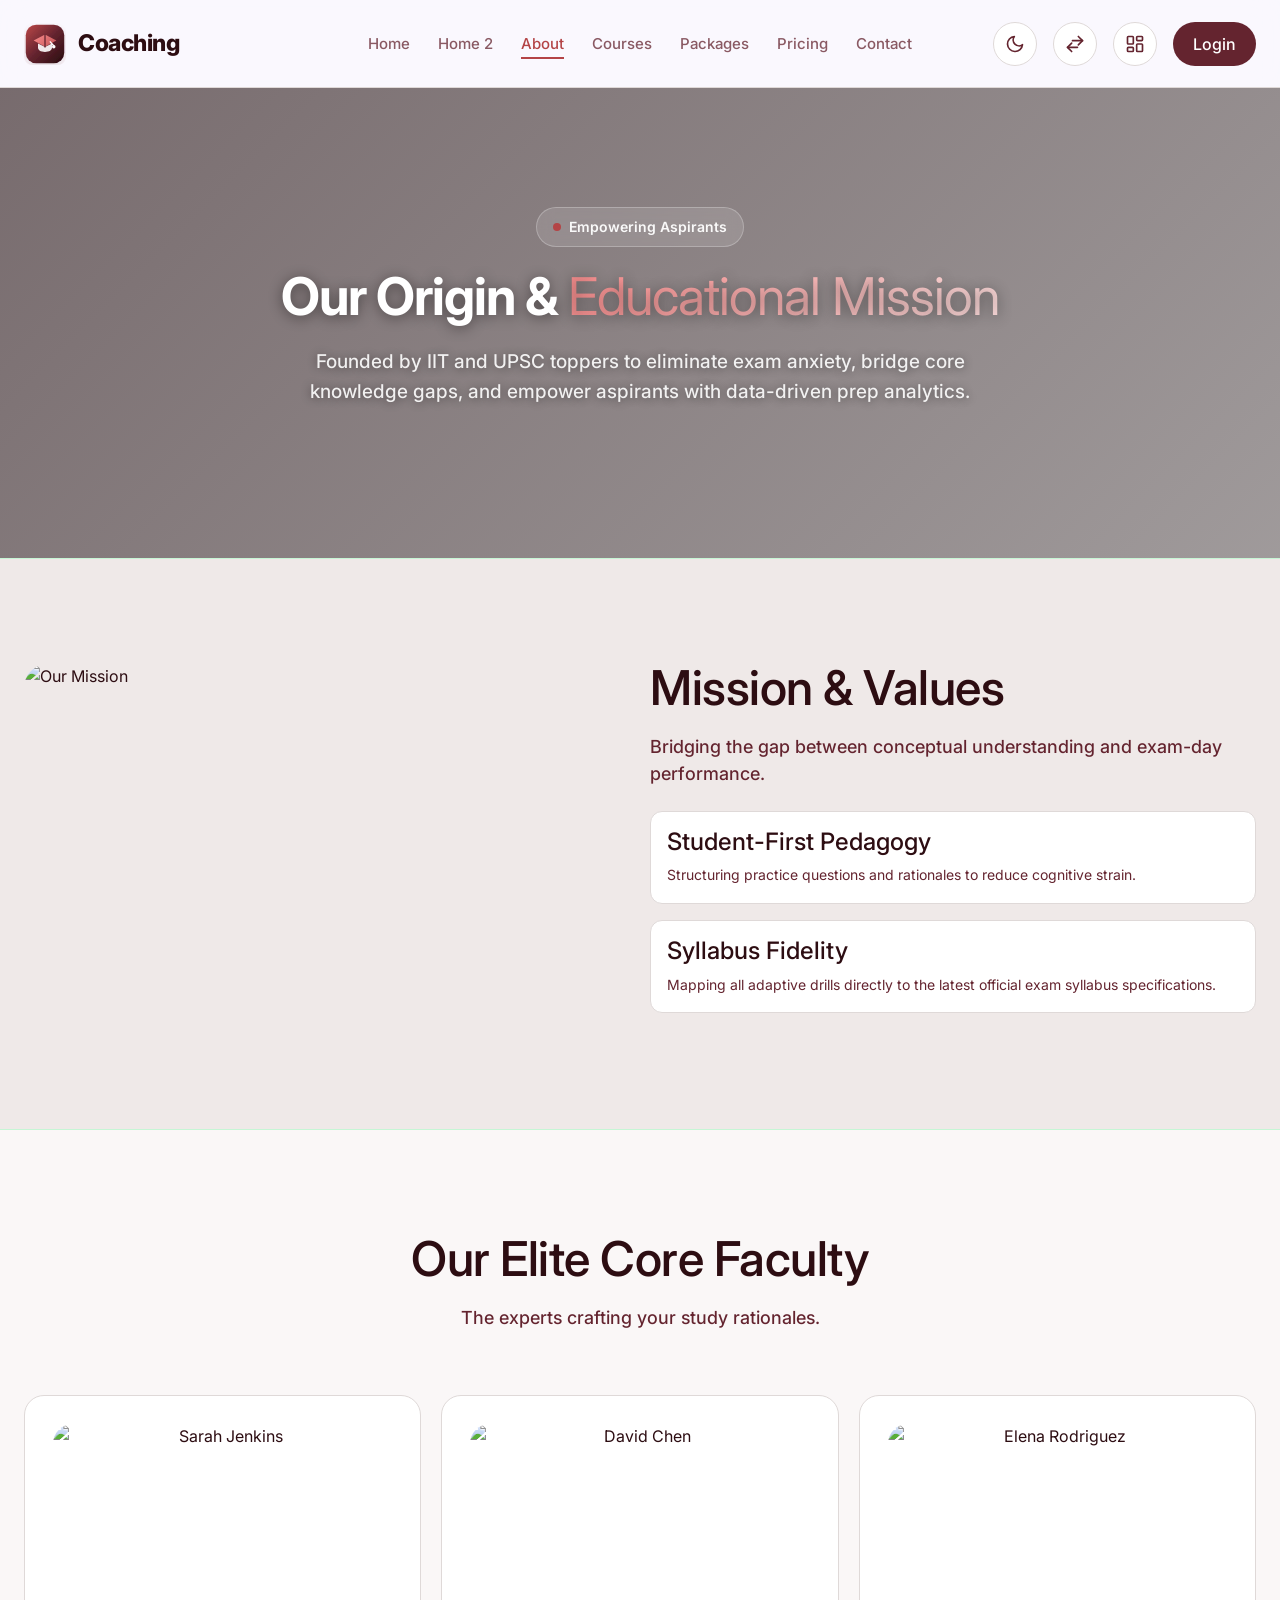
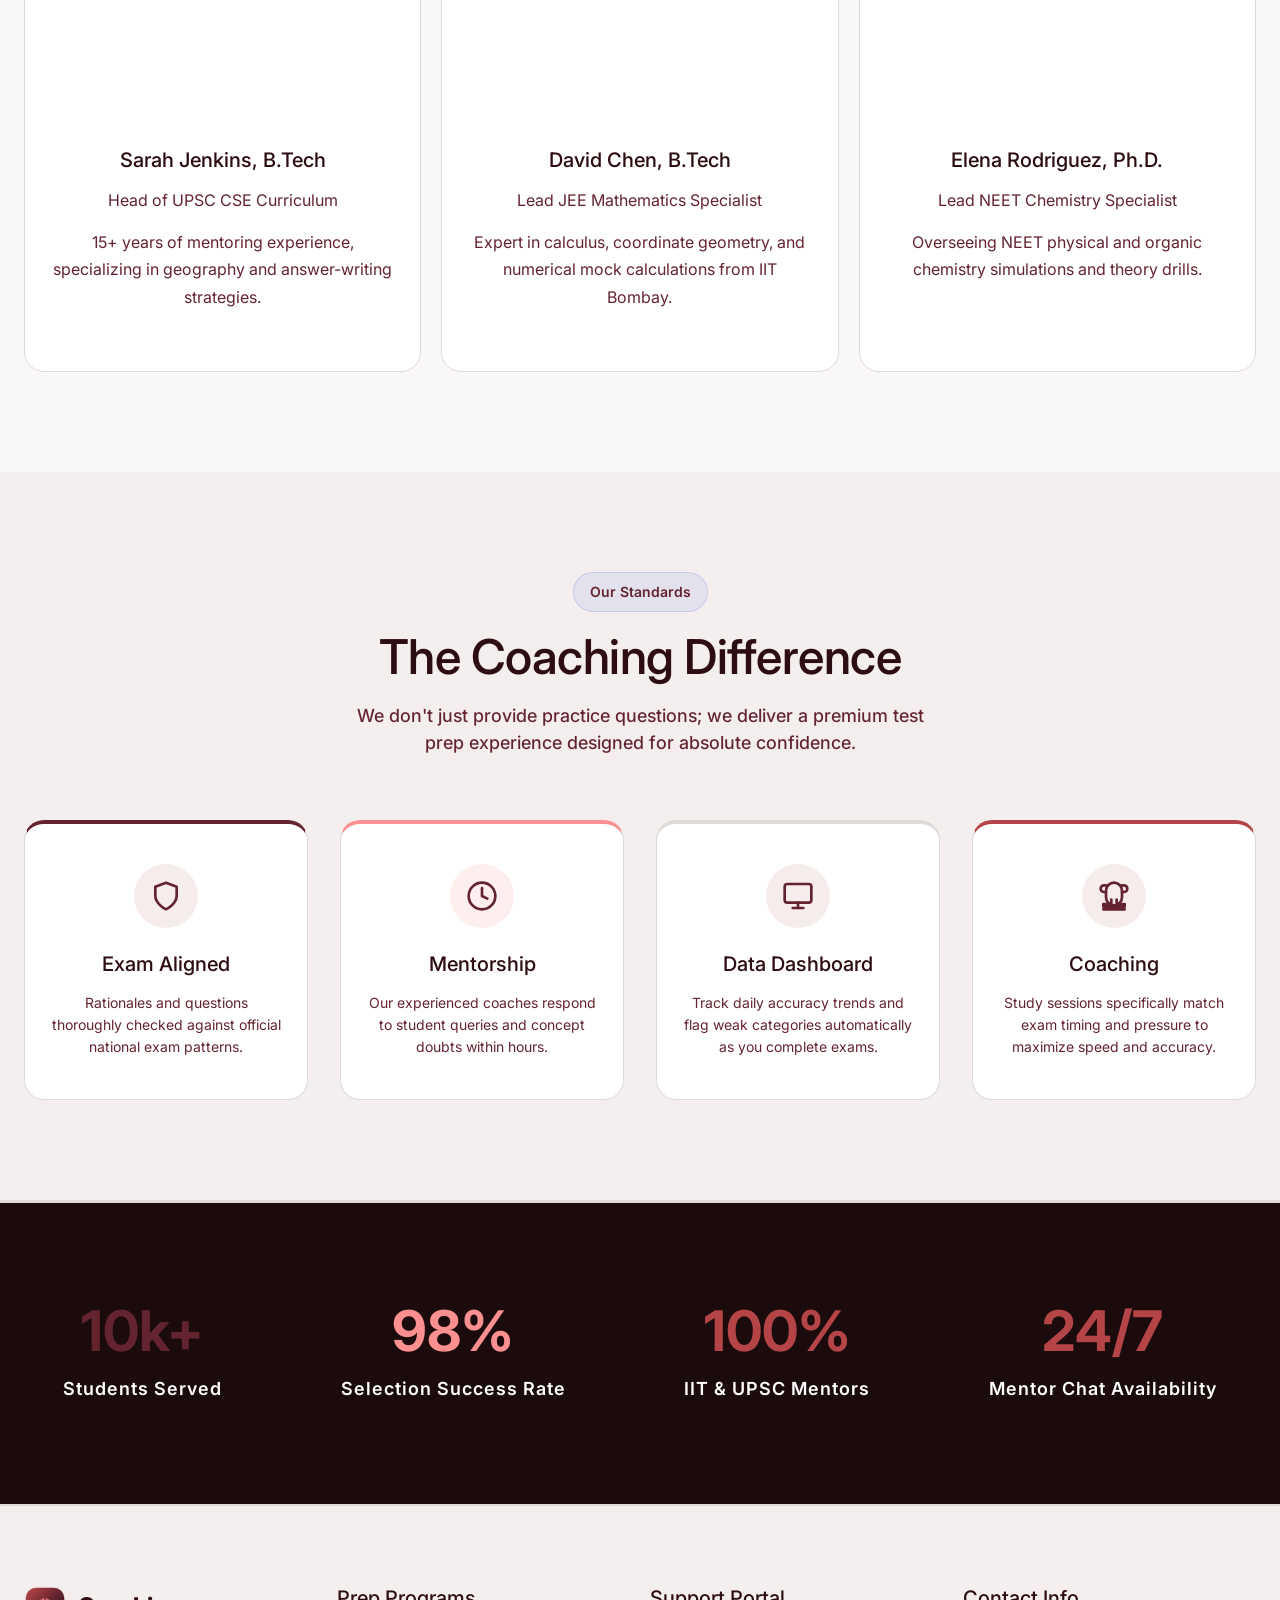
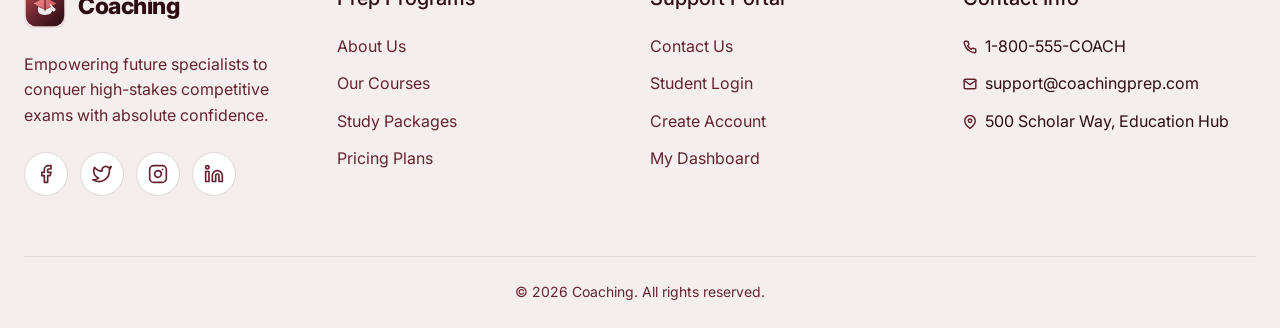
==== commit b0af90d7: "U" ====
--- a/about.html
+++ b/about.html
@@ -9,6 +9,39 @@
     <link rel="stylesheet" href="assets/css/style.css">
     <link rel="stylesheet" href="assets/css/dark-mode.css">
     <link rel="stylesheet" href="assets/css/rtl.css">
+    <style>
+        .mission-img {
+            border-radius: 24px;
+            width: 100% !important;
+            height: 360px !important;
+            object-fit: cover !important;
+        }
+
+        /* 1024px Range */
+        @media (max-width: 1200px) and (min-width: 993px) {
+            .mission-img {
+                height: 260px !important;
+            }
+        }
+
+        /* 768px Tablet Range (Increased Height & Full Width) */
+        @media (max-width: 992px) and (min-width: 600px) {
+            .mission-img {
+                width: 100% !important;
+                max-width: 100% !important;
+                height: 420px !important;
+                margin-bottom: 24px;
+            }
+        }
+
+        /* Small Mobile */
+        @media (max-width: 599px) {
+            .mission-img {
+                width: 100% !important;
+                height: 280px !important;
+            }
+        }
+    </style>
 </head>
 
 <body>
@@ -29,9 +62,19 @@
                 <li><a href="contact.html">Contact</a></li>
             </ul>
             <div class="nav-actions">
-                <button id="themeToggle" class="action-icon" aria-label="Toggle Dark Mode"
-                    title="Toggle Dark Mode"><svg width="20" height="20" viewBox="0 0 24 24" fill="none" stroke="currentColor" stroke-width="2" stroke-linecap="round" stroke-linejoin="round" style="vertical-align: middle;"><path d="M21 12.79A9 9 0 1 1 11.21 3 7 7 0 0 0 21 12.79z"/></svg></button>
-                <button id="rtlToggle" class="action-icon" aria-label="Toggle RTL" title="Toggle RTL"><svg width="20" height="20" viewBox="0 0 24 24" fill="none" stroke="currentColor" stroke-width="2" stroke-linecap="round" stroke-linejoin="round" style="vertical-align: middle;"><polyline points="16 3 21 8 16 13"/><line x1="21" y1="8" x2="9" y2="8"/><polyline points="8 21 3 16 8 11"/><line x1="3" y1="16" x2="15" y2="16"/></svg></button>
+                <button id="themeToggle" class="action-icon" aria-label="Toggle Dark Mode" title="Toggle Dark Mode"><svg
+                        width="20" height="20" viewBox="0 0 24 24" fill="none" stroke="currentColor" stroke-width="2"
+                        stroke-linecap="round" stroke-linejoin="round" style="vertical-align: middle;">
+                        <path d="M21 12.79A9 9 0 1 1 11.21 3 7 7 0 0 0 21 12.79z" />
+                    </svg></button>
+                <button id="rtlToggle" class="action-icon" aria-label="Toggle RTL" title="Toggle RTL"><svg width="20"
+                        height="20" viewBox="0 0 24 24" fill="none" stroke="currentColor" stroke-width="2"
+                        stroke-linecap="round" stroke-linejoin="round" style="vertical-align: middle;">
+                        <polyline points="16 3 21 8 16 13" />
+                        <line x1="21" y1="8" x2="9" y2="8" />
+                        <polyline points="8 21 3 16 8 11" />
+                        <line x1="3" y1="16" x2="15" y2="16" />
+                    </svg></button>
                 <a href="dashboard.html" class="action-icon" aria-label="Dashboard" title="Dashboard">
                     <svg width="20" height="20" viewBox="0 0 24 24" fill="none" stroke="currentColor" stroke-width="2"
                         stroke-linecap="round" stroke-linejoin="round">
@@ -49,7 +92,7 @@
 
     <!-- Hero Banner with Background Image -->
     <section class="page-hero"
-        style="background-image: url('https://images.unsplash.com/photo-1523240795612-9a054b0db644?auto=format&fit=crop&w=1600&q=80');">
+        style="background-image: url('https://ccrc.tc.columbia.edu/wp-content/uploads/2025/04/teaching-community-college-students-versatile-learners.jpg');">
         <div class="page-hero-overlay"></div>
         <div class="container text-center fade-up">
             <div class="badge-premium">
@@ -57,11 +100,13 @@
                 Empowering Aspirants
             </div>
             <h1>Our Origin &amp; <span class="text-highlight">Educational Mission</span></h1>
-            <p class="subheading">Founded by IIT and UPSC toppers to eliminate exam anxiety, bridge core knowledge gaps, and empower aspirants with data-driven prep analytics.</p>
-            
+            <p class="subheading">Founded by IIT and UPSC toppers to eliminate exam anxiety, bridge core knowledge gaps,
+                and empower aspirants with data-driven prep analytics.</p>
+
             <div class="page-hero-visual">
                 <div class="hero-image-card">
-                    <img src="https://images.unsplash.com/photo-1523240795612-9a054b0db644?auto=format&fit=crop&w=1600&q=80" alt="About Coaching" class="img-cover">
+                    <img src="https://ccrc.tc.columbia.edu/wp-content/uploads/2025/04/teaching-community-college-students-versatile-learners.jpg"
+                        alt="About Coaching" class="img-cover">
                 </div>
             </div>
         </div>
@@ -72,23 +117,26 @@
         <div class="container">
             <div class="grid-2 tab-stack image-first" style="align-items: center;">
                 <div class="fade-up">
-                    <img src="https://images.unsplash.com/photo-1522202176988-66273c2fd55f?auto=format&fit=crop&w=800&q=80"
-                        alt="Our Mission" class="mission-img" style="border-radius: 24px; width: 100%;">
+                    <img src="https://tmvidyalaya.edu.in/wp-content/uploads/2025/03/Tilak-Maharashtra-Vidyalaya-Best-CBSE-School-Pune-in-Gultekdi-Mukundnagar-School-Mission-Statement.jpg"
+                        alt="Our Mission" class="mission-img"
+                        style="border-radius: 24px;">
                 </div>
                 <div class="fade-up" style="transition-delay: 0.2s;">
                     <h2>Mission &amp; Values</h2>
-                    <p class="subheading">Bridging the gap between conceptual understanding and exam-day performance.</p>
-                    <p style="color: var(--text-secondary); margin-bottom: 24px;">We believe exam success belongs to every dedicated aspirant. Our mission is to combine top-tier conceptual lecture series with predictive analytics and systematic practice calendars.</p>
+                    <p class="subheading">Bridging the gap between conceptual understanding and exam-day performance.
+                    </p>
                     <ul style="list-style: none;">
                         <li
                             style="margin-bottom: 16px; padding: 16px; background: var(--card-bg); border-radius: 12px; border: 1px solid var(--border-color);">
                             <h4 style="margin-bottom: 8px;">Student-First Pedagogy</h4>
-                            <p style="color: var(--text-secondary); font-size: 14px;">Structuring practice questions and rationales to reduce cognitive strain.</p>
+                            <p style="color: var(--text-secondary); font-size: 14px;">Structuring practice questions and
+                                rationales to reduce cognitive strain.</p>
                         </li>
                         <li
                             style="margin-bottom: 16px; padding: 16px; background: var(--card-bg); border-radius: 12px; border: 1px solid var(--border-color);">
                             <h4 style="margin-bottom: 8px;">Syllabus Fidelity</h4>
-                            <p style="color: var(--text-secondary); font-size: 14px;">Mapping all adaptive drills directly to the latest official exam syllabus specifications.</p>
+                            <p style="color: var(--text-secondary); font-size: 14px;">Mapping all adaptive drills
+                                directly to the latest official exam syllabus specifications.</p>
                         </li>
                     </ul>
                 </div>
@@ -109,21 +157,24 @@
                         alt="Sarah Jenkins" style="margin-bottom: 24px; height: 300px; object-fit: cover;">
                     <h3 style="font-size: 20px;">Sarah Jenkins, B.Tech</h3>
                     <p style="color: var(--primary-accent); margin-bottom: 16px;">Head of UPSC CSE Curriculum</p>
-                    <p class="card-text">15+ years of mentoring experience, specializing in geography and answer-writing strategies.</p>
+                    <p class="card-text">15+ years of mentoring experience, specializing in geography and answer-writing
+                        strategies.</p>
                 </div>
                 <div class="card">
-                    <img src="https://img.lb.wbmdstatic.com/lhd/provider/3112416_b3dd4995-e5eb-40db-98a1-3d9399b90984.jpg"
+                    <img src="https://www.ey.com/adobe/dynamicmedia/deliver/dm-aid--a990ed18-0570-4174-b17d-095d8e08e738/ey-david-chen-v2.jpg?preferwebp=true&quality=85&width=1100"
                         alt="David Chen" style="margin-bottom: 24px; height: 300px; object-fit: cover;">
                     <h3 style="font-size: 20px;">David Chen, B.Tech</h3>
                     <p style="color: var(--primary-accent); margin-bottom: 16px;">Lead JEE Mathematics Specialist</p>
-                    <p class="card-text">Expert in calculus, coordinate geometry, and numerical mock calculations from IIT Bombay.</p>
+                    <p class="card-text">Expert in calculus, coordinate geometry, and numerical mock calculations from
+                        IIT Bombay.</p>
                 </div>
                 <div class="card">
                     <img src="https://encrypted-tbn0.gstatic.com/images?q=tbn:ANd9GcRliOreJYs0AdxyoPlajj6fN-IuLrJ33BC_vBLtj5WmLs7aUPmntQKETlJY&s=10"
                         alt="Elena Rodriguez" style="margin-bottom: 24px; height: 300px; object-fit: cover;">
                     <h3 style="font-size: 20px;">Elena Rodriguez, Ph.D.</h3>
                     <p style="color: var(--primary-accent); margin-bottom: 16px;">Lead NEET Chemistry Specialist</p>
-                    <p class="card-text">Overseeing NEET physical and organic chemistry simulations and theory drills.</p>
+                    <p class="card-text">Overseeing NEET physical and organic chemistry simulations and theory drills.
+                    </p>
                 </div>
             </div>
         </div>
@@ -143,35 +194,62 @@
             <div class="grid-4" style="gap: 32px; margin-top: 64px;">
                 <div class="card"
                     style="text-align: center; padding: 40px 24px; border-top: 4px solid var(--primary-accent); display: flex; flex-direction: column; align-items: center;">
-                    <div style="display: inline-flex; align-items: center; justify-content: center; width: 64px; height: 64px; background: rgba(180,68,70,0.1); border-radius: 50%; margin-bottom: 24px; color: var(--primary-accent);">
-                        <svg width="32" height="32" viewBox="0 0 24 24" fill="none" stroke="currentColor" stroke-width="2" stroke-linecap="round" stroke-linejoin="round"><path d="M12 22s8-4 8-10V5l-8-3-8 3v7c0 6 8 10 8 10z"/></svg>
+                    <div
+                        style="display: inline-flex; align-items: center; justify-content: center; width: 64px; height: 64px; background: rgba(180,68,70,0.1); border-radius: 50%; margin-bottom: 24px; color: var(--primary-accent);">
+                        <svg width="32" height="32" viewBox="0 0 24 24" fill="none" stroke="currentColor"
+                            stroke-width="2" stroke-linecap="round" stroke-linejoin="round">
+                            <path d="M12 22s8-4 8-10V5l-8-3-8 3v7c0 6 8 10 8 10z" />
+                        </svg>
                     </div>
                     <h3 style="font-size: 20px; margin-bottom: 16px;">Exam Aligned</h3>
-                    <p style="color: var(--text-secondary); font-size: 14px; margin: 0;">Rationales and questions thoroughly checked against official national exam patterns.</p>
+                    <p style="color: var(--text-secondary); font-size: 14px; margin: 0;">Rationales and questions
+                        thoroughly checked against official national exam patterns.</p>
                 </div>
                 <div class="card"
                     style="text-align: center; padding: 40px 24px; border-top: 4px solid var(--support-accent); display: flex; flex-direction: column; align-items: center;">
-                    <div style="display: inline-flex; align-items: center; justify-content: center; width: 64px; height: 64px; background: rgba(252,143,143,0.15); border-radius: 50%; margin-bottom: 24px; color: var(--primary-accent);">
-                        <svg width="32" height="32" viewBox="0 0 24 24" fill="none" stroke="currentColor" stroke-width="2" stroke-linecap="round" stroke-linejoin="round"><circle cx="12" cy="12" r="10"/><polyline points="12 6 12 12 16 14"/></svg>
-                    </div>
-                    <h3 style="font-size: 20px; margin-bottom: 16px;">Expert Mentorship</h3>
-                    <p style="color: var(--text-secondary); font-size: 14px; margin: 0;">Our experienced coaches respond to student queries and concept doubts within hours.</p>
+                    <div
+                        style="display: inline-flex; align-items: center; justify-content: center; width: 64px; height: 64px; background: rgba(252,143,143,0.15); border-radius: 50%; margin-bottom: 24px; color: var(--primary-accent);">
+                        <svg width="32" height="32" viewBox="0 0 24 24" fill="none" stroke="currentColor"
+                            stroke-width="2" stroke-linecap="round" stroke-linejoin="round">
+                            <circle cx="12" cy="12" r="10" />
+                            <polyline points="12 6 12 12 16 14" />
+                        </svg>
+                    </div>
+                    <h3 style="font-size: 20px; margin-bottom: 16px;"> Mentorship</h3>
+                    <p style="color: var(--text-secondary); font-size: 14px; margin: 0;">Our experienced coaches respond
+                        to student queries and concept doubts within hours.</p>
                 </div>
                 <div class="card"
                     style="text-align: center; padding: 40px 24px; border-top: 4px solid var(--border-color); display: flex; flex-direction: column; align-items: center;">
-                    <div style="display: inline-flex; align-items: center; justify-content: center; width: 64px; height: 64px; background: rgba(180,68,70,0.1); border-radius: 50%; margin-bottom: 24px; color: var(--primary-accent);">
-                        <svg width="32" height="32" viewBox="0 0 24 24" fill="none" stroke="currentColor" stroke-width="2" stroke-linecap="round" stroke-linejoin="round"><rect x="2" y="3" width="20" height="14" rx="2" ry="2"/><line x1="8" y1="21" x2="16" y2="21"/><line x1="12" y1="17" x2="12" y2="21"/></svg>
+                    <div
+                        style="display: inline-flex; align-items: center; justify-content: center; width: 64px; height: 64px; background: rgba(180,68,70,0.1); border-radius: 50%; margin-bottom: 24px; color: var(--primary-accent);">
+                        <svg width="32" height="32" viewBox="0 0 24 24" fill="none" stroke="currentColor"
+                            stroke-width="2" stroke-linecap="round" stroke-linejoin="round">
+                            <rect x="2" y="3" width="20" height="14" rx="2" ry="2" />
+                            <line x1="8" y1="21" x2="16" y2="21" />
+                            <line x1="12" y1="17" x2="12" y2="21" />
+                        </svg>
                     </div>
                     <h3 style="font-size: 20px; margin-bottom: 16px;">Data Dashboard</h3>
-                    <p style="color: var(--text-secondary); font-size: 14px; margin: 0;">Track daily accuracy trends and flag weak categories automatically as you complete exams.</p>
+                    <p style="color: var(--text-secondary); font-size: 14px; margin: 0;">Track daily accuracy trends and
+                        flag weak categories automatically as you complete exams.</p>
                 </div>
                 <div class="card"
                     style="text-align: center; padding: 40px 24px; border-top: 4px solid var(--secondary-accent); display: flex; flex-direction: column; align-items: center;">
-                    <div style="display: inline-flex; align-items: center; justify-content: center; width: 64px; height: 64px; background: rgba(180,68,70,0.1); border-radius: 50%; margin-bottom: 24px; color: var(--primary-accent);">
-                        <svg width="32" height="32" viewBox="0 0 24 24" fill="none" stroke="currentColor" stroke-width="2" stroke-linecap="round" stroke-linejoin="round"><path d="M6 9H4.5a2.5 2.5 0 0 1 0-5H6"/><path d="M18 9h1.5a2.5 2.5 0 0 0 0-5H18"/><path d="M4 22h16"/><path d="M10 14.66V17c0 .55-.45 1-1 1H4v2h16v-2h-5c-.55 0-1-.45-1-1v-2.34"/><path d="M12 2a6 6 0 0 1 6 6v5a6 6 0 0 1-6 6 6 6 0 0 1-6-6V8a6 6 0 0 1 6-6z"/></svg>
-                    </div>
-                    <h3 style="font-size: 20px; margin-bottom: 16px;">Aptitude Coaching</h3>
-                    <p style="color: var(--text-secondary); font-size: 14px; margin: 0;">Study sessions specifically match exam timing and pressure to maximize speed and accuracy.</p>
+                    <div
+                        style="display: inline-flex; align-items: center; justify-content: center; width: 64px; height: 64px; background: rgba(180,68,70,0.1); border-radius: 50%; margin-bottom: 24px; color: var(--primary-accent);">
+                        <svg width="32" height="32" viewBox="0 0 24 24" fill="none" stroke="currentColor"
+                            stroke-width="2" stroke-linecap="round" stroke-linejoin="round">
+                            <path d="M6 9H4.5a2.5 2.5 0 0 1 0-5H6" />
+                            <path d="M18 9h1.5a2.5 2.5 0 0 0 0-5H18" />
+                            <path d="M4 22h16" />
+                            <path d="M10 14.66V17c0 .55-.45 1-1 1H4v2h16v-2h-5c-.55 0-1-.45-1-1v-2.34" />
+                            <path d="M12 2a6 6 0 0 1 6 6v5a6 6 0 0 1-6 6 6 6 0 0 1-6-6V8a6 6 0 0 1 6-6z" />
+                        </svg>
+                    </div>
+                    <h3 style="font-size: 20px; margin-bottom: 16px;"> Coaching</h3>
+                    <p style="color: var(--text-secondary); font-size: 14px; margin: 0;">Study sessions specifically
+                        match exam timing and pressure to maximize speed and accuracy.</p>
                 </div>
             </div>
         </div>
@@ -185,25 +263,29 @@
                     <div
                         style="font-size: 56px; font-weight: 700; color: var(--primary-accent); line-height: 1; margin-bottom: 16px;">
                         10k+</div>
-                    <div style="font-size: 18px; font-weight: 600; letter-spacing: 1px; color: white;">Students Served</div>
+                    <div style="font-size: 18px; font-weight: 600; letter-spacing: 1px; color: white;">Students Served
+                    </div>
                 </div>
                 <div>
                     <div
                         style="font-size: 56px; font-weight: 700; color: var(--support-accent); line-height: 1; margin-bottom: 16px;">
                         98%</div>
-                    <div style="font-size: 18px; font-weight: 600; letter-spacing: 1px; color: white;">Selection Success Rate</div>
+                    <div style="font-size: 18px; font-weight: 600; letter-spacing: 1px; color: white;">Selection Success
+                        Rate</div>
                 </div>
                 <div>
                     <div
                         style="font-size: 56px; font-weight: 700; color: var(--highlight-accent); line-height: 1; margin-bottom: 16px;">
                         100%</div>
-                    <div style="font-size: 18px; font-weight: 600; letter-spacing: 1px; color: white;">IIT &amp; UPSC Mentors</div>
+                    <div style="font-size: 18px; font-weight: 600; letter-spacing: 1px; color: white;">IIT &amp; UPSC
+                        Mentors</div>
                 </div>
                 <div>
                     <div
                         style="font-size: 56px; font-weight: 700; color: var(--secondary-accent); line-height: 1; margin-bottom: 16px;">
                         24/7</div>
-                    <div style="font-size: 18px; font-weight: 600; letter-spacing: 1px; color: white;">Mentor Chat Availability</div>
+                    <div style="font-size: 18px; font-weight: 600; letter-spacing: 1px; color: white;">Mentor Chat
+                        Availability</div>
                 </div>
             </div>
         </div>
@@ -218,7 +300,8 @@
                         <img src="assets/images/logo.svg" alt="Coaching Logo" class="nav-brand-img">
                         <span>Coaching<span class="brand-accent"></span></span>
                     </a>
-                    <p style="color: var(--text-secondary); margin-bottom: 24px;">Empowering future specialists to conquer high-stakes competitive exams with absolute confidence.</p>
+                    <p style="color: var(--text-secondary); margin-bottom: 24px;">Empowering future specialists to
+                        conquer high-stakes competitive exams with absolute confidence.</p>
                     <div class="social-icons-contact" style="display: flex; gap: 12px;">
                         <a href="#" aria-label="Facebook">
                             <svg width="20" height="20" viewBox="0 0 24 24" fill="none" stroke="currentColor"
@@ -275,9 +358,24 @@
                 <div class="footer-widget">
                     <h4>Contact Info</h4>
                     <ul class="footer-links">
-                        <li><svg width="14" height="14" viewBox="0 0 24 24" fill="none" stroke="currentColor" stroke-width="2.5" stroke-linecap="round" stroke-linejoin="round" style="vertical-align: middle; margin-right: 8px; color: var(--primary-accent);"><path d="M22 16.92v3a2 2 0 0 1-2.18 2 19.79 19.79 0 0 1-8.63-3.07 19.5 19.5 0 0 1-6-6 19.79 19.79 0 0 1-3.07-8.67A2 2 0 0 1 4.11 2h3a2 2 0 0 1 2 1.72 12.84 12.84 0 0 0 .7 2.81 2 2 0 0 1-.45 2.11L8.09 9.91a16 16 0 0 0 6 6l1.27-1.27a2 2 0 0 1 2.11-.45 12.84 12.84 0 0 0 2.81.7A2 2 0 0 1 22 16.92z"/></svg>1-800-555-COACH</li>
-                        <li><svg width="14" height="14" viewBox="0 0 24 24" fill="none" stroke="currentColor" stroke-width="2.5" stroke-linecap="round" stroke-linejoin="round" style="vertical-align: middle; margin-right: 8px; color: var(--primary-accent);"><path d="M4 4h16c1.1 0 2 .9 2 2v12c0 1.1-.9 2-2 2H4c-1.1 0-2-.9-2-2V6c0-1.1.9-2 2-2z"/><polyline points="22,6 12,13 2,6"/></svg>support@coachingprep.com</li>
-                        <li><svg width="14" height="14" viewBox="0 0 24 24" fill="none" stroke="currentColor" stroke-width="2.5" stroke-linecap="round" stroke-linejoin="round" style="vertical-align: middle; margin-right: 8px; color: var(--primary-accent);"><path d="M21 10c0 7-9 13-9 13s-9-6-9-13a9 9 0 0 1 18 0z"/><circle cx="12" cy="10" r="3"/></svg>500 Scholar Way, Education Hub</li>
+                        <li><svg width="14" height="14" viewBox="0 0 24 24" fill="none" stroke="currentColor"
+                                stroke-width="2.5" stroke-linecap="round" stroke-linejoin="round"
+                                style="vertical-align: middle; margin-right: 8px; color: var(--primary-accent);">
+                                <path
+                                    d="M22 16.92v3a2 2 0 0 1-2.18 2 19.79 19.79 0 0 1-8.63-3.07 19.5 19.5 0 0 1-6-6 19.79 19.79 0 0 1-3.07-8.67A2 2 0 0 1 4.11 2h3a2 2 0 0 1 2 1.72 12.84 12.84 0 0 0 .7 2.81 2 2 0 0 1-.45 2.11L8.09 9.91a16 16 0 0 0 6 6l1.27-1.27a2 2 0 0 1 2.11-.45 12.84 12.84 0 0 0 2.81.7A2 2 0 0 1 22 16.92z" />
+                            </svg>1-800-555-COACH</li>
+                        <li><svg width="14" height="14" viewBox="0 0 24 24" fill="none" stroke="currentColor"
+                                stroke-width="2.5" stroke-linecap="round" stroke-linejoin="round"
+                                style="vertical-align: middle; margin-right: 8px; color: var(--primary-accent);">
+                                <path d="M4 4h16c1.1 0 2 .9 2 2v12c0 1.1-.9 2-2 2H4c-1.1 0-2-.9-2-2V6c0-1.1.9-2 2-2z" />
+                                <polyline points="22,6 12,13 2,6" />
+                            </svg>support@coachingprep.com</li>
+                        <li><svg width="14" height="14" viewBox="0 0 24 24" fill="none" stroke="currentColor"
+                                stroke-width="2.5" stroke-linecap="round" stroke-linejoin="round"
+                                style="vertical-align: middle; margin-right: 8px; color: var(--primary-accent);">
+                                <path d="M21 10c0 7-9 13-9 13s-9-6-9-13a9 9 0 0 1 18 0z" />
+                                <circle cx="12" cy="10" r="3" />
+                            </svg>500 Scholar Way, Education Hub</li>
                     </ul>
                 </div>
             </div>
--- a/assets/css/style.css
+++ b/assets/css/style.css
@@ -310,14 +310,34 @@
 .nav-links a {
     text-decoration: none;
     color: var(--text-secondary);
-    font-weight: 480;
+    opacity: 0.75;
+    font-weight: 500;
     font-size: 15px;
     transition: var(--transition);
+    position: relative;
+    padding: 6px 0;
+}
+
+.nav-links a::after {
+    content: '';
+    position: absolute;
+    bottom: 0;
+    left: 0;
+    width: 0;
+    height: 2px;
+    background-color: var(--secondary-accent);
+    transition: var(--transition);
 }
 
 .nav-links a:hover,
 .nav-links a.active {
-    color: var(--primary-accent);
+    color: var(--secondary-accent);
+    opacity: 1;
+}
+
+.nav-links a:hover::after,
+.nav-links a.active::after {
+    width: 100%;
 }
 
 .nav-actions {
@@ -467,6 +487,23 @@
         align-items: flex-start;
     }
 
+    .nav-links a {
+        padding-left: 12px !important;
+        border-left: 2px solid transparent;
+        transition: var(--transition);
+        width: 100%;
+    }
+
+    .nav-links a:hover,
+    .nav-links a.active {
+        border-left-color: var(--secondary-accent) !important;
+        padding-left: 16px !important;
+    }
+
+    .nav-links a::after {
+        display: none !important;
+    }
+
     .nav-actions {
         display: grid;
         grid-template-columns: max-content max-content max-content;
@@ -907,15 +944,20 @@
 }
 
 .btn-glass {
-    background: rgba(0, 0, 0, 0.03);
-    border: 1px solid rgba(0, 0, 0, 0.1);
-    color: var(--text-primary);
-    backdrop-filter: blur(10px);
+    background: rgba(255, 255, 255, 0.18) !important;
+    border: 1px solid rgba(255, 255, 255, 0.35) !important;
+    color: #FFFFFF !important;
+    font-weight: 600 !important;
+    backdrop-filter: blur(12px);
+    -webkit-backdrop-filter: blur(12px);
+    text-shadow: 0 1px 4px rgba(0, 0, 0, 0.4);
+    box-shadow: 0 4px 15px rgba(0, 0, 0, 0.15);
 }
 
 [data-theme="dark"] .btn-glass {
-    background: rgba(255, 255, 255, 0.05);
-    border: 1px solid rgba(255, 255, 255, 0.1);
+    background: rgba(255, 255, 255, 0.15) !important;
+    border: 1px solid rgba(255, 255, 255, 0.30) !important;
+    color: #FFFFFF !important;
 }
 
 .btn-glass:hover {
@@ -1440,6 +1482,13 @@
 
 .footer-links li {
     margin-bottom: 12px;
+    display: flex;
+    align-items: flex-start;
+}
+
+.footer-links li svg {
+    flex-shrink: 0;
+    margin-top: 6px;
 }
 
 .footer-links a {
@@ -1635,11 +1684,11 @@
 }
 
 /* ============================================================
-   MOBILE (<= 360px) HERO IMAGE LAYOUT
+   MOBILE (<= 368px) HERO IMAGE LAYOUT
    The image is lifted out of absolute positioning so it
    renders as a normal block element below the text/CTAs.
    ============================================================ */
-@media (max-width: 360px) {
+@media (max-width: 368px) {
     .hero-premium {
         min-height: auto;
         padding-bottom: 32px;
@@ -1714,18 +1763,18 @@
     background-repeat: no-repeat;
 }
 
-/* Dark overlay — hidden by default, shown at ≥361px */
+/* Dark overlay — lighter, subtle gradient fade for crisp background image visibility */
 .hero-bg-overlay {
-    display: none;
+    display: block;
     position: absolute;
     inset: 0;
-    background: linear-gradient(135deg, rgba(45, 13, 18, 0.85) 0%, rgba(27, 11, 12, 0.70) 100%);
+    background: linear-gradient(135deg, rgba(25, 6, 10, 0.58) 0%, rgba(12, 3, 5, 0.38) 100%);
     z-index: 1;
     pointer-events: none;
 }
 
-/* ≥361px: Activate full-screen background mode */
-@media (min-width: 361px) {
+/* ≥369px: Activate full-screen background mode */
+@media (min-width: 369px) {
 
     /* Show the overlay */
     .hero-has-bg .hero-bg-overlay {
@@ -1742,19 +1791,10 @@
         display: none !important;
     }
 
-    /* White headline on dark overlay */
+    /* White headline on dark overlay with text shadow for crisp contrast */
     .hero-has-bg .hero-premium-content h1 {
         color: #FFFFFF;
-    }
-
-    /* highlighted span — bright blush pink/soft rose on dark bg */
-    .hero-has-bg .text-highlight,
-    .page-hero .text-highlight {
-        background: linear-gradient(120deg, #FC8F8F, #FFDFDF) !important;
-        -webkit-background-clip: text !important;
-        background-clip: text !important;
-        -webkit-text-fill-color: transparent !important;
-        color: transparent !important;
+        text-shadow: 0 2px 14px rgba(0, 0, 0, 0.6);
     }
 
     /* Subheading becomes soft white */
@@ -1769,17 +1809,21 @@
         color: rgba(255, 255, 255, 0.90);
     }
 
-    /* Glass button readable on dark background */
-    .hero-has-bg .btn-glass {
-        background: rgba(255, 255, 255, 0.10);
-        border-color: rgba(255, 255, 255, 0.30);
-        color: #FFFFFF;
-    }
-
-    .hero-has-bg .btn-glass:hover {
+    /* Glass button high contrast readable on dark/faded background */
+    .hero-has-bg .btn-glass,
+    .hero-premium .btn-glass {
+        background: rgba(255, 255, 255, 0.18) !important;
+        border: 1px solid rgba(255, 255, 255, 0.35) !important;
+        color: #FFFFFF !important;
+        text-shadow: 0 1px 4px rgba(0, 0, 0, 0.4);
+    }
+
+    .hero-has-bg .btn-glass:hover,
+    .hero-premium .btn-glass:hover {
         background: var(--primary-accent) !important;
         color: #FFFFFF !important;
         border-color: var(--primary-accent) !important;
+        box-shadow: 0 8px 25px rgba(180, 68, 70, 0.4) !important;
     }
 }
 
@@ -2116,7 +2160,7 @@
 .page-hero-overlay {
     position: absolute;
     inset: 0;
-    background: linear-gradient(135deg, rgba(45, 13, 18, 0.85) 0%, rgba(27, 11, 12, 0.70) 100%);
+    background: linear-gradient(135deg, rgba(25, 6, 10, 0.58) 0%, rgba(12, 3, 5, 0.38) 100%);
     z-index: 1;
     pointer-events: none;
 }
@@ -2244,15 +2288,15 @@
     }
 }
 
-/* At >= 361px: image is section background; separate visual block is hidden */
-@media (min-width: 361px) {
+/* At >= 369px: image is section background; separate visual block is hidden */
+@media (min-width: 369px) {
     .page-hero-visual {
         display: none !important;
     }
 }
 
-/* At <= 360px: remove section background image/overlay and show separate image block below content */
-@media (max-width: 360px) {
+/* At <= 368px: remove section background image/overlay and show separate image block below content */
+@media (max-width: 368px) {
     .page-hero {
         margin-top: 88px;
         background-image: none !important;
@@ -2262,32 +2306,48 @@
     }
 
     .page-hero-overlay {
-        display: none !important;
-    }
-
-    .page-hero h1 {
-        color: var(--text-primary);
+        display: block !important;
+        background: linear-gradient(135deg, rgba(30, 8, 12, 0.90) 0%, rgba(18, 5, 8, 0.82) 100%);
+    }
+
+    .hero-has-bg .text-highlight,
+    .page-hero .text-highlight,
+    .hero-premium .text-highlight {
+        background: linear-gradient(120deg, #FC8F8F, #FFDFDF) !important;
+        -webkit-background-clip: text !important;
+        background-clip: text !important;
+        -webkit-text-fill-color: transparent !important;
+        color: transparent !important;
+    }
+
+    .page-hero h1,
+    .hero-premium h1 {
+        color: #FFFFFF !important;
         font-size: 28px;
-    }
-
-    .page-hero .subheading {
-        color: var(--text-secondary);
+        text-shadow: 0 2px 14px rgba(0, 0, 0, 0.7) !important;
+    }
+
+    .page-hero .subheading,
+    .hero-premium .subheading {
+        color: rgba(255, 255, 255, 0.92) !important;
         font-size: 14px;
         margin-bottom: 20px;
-    }
-
-    .page-hero .badge-premium {
-        background: var(--card-bg);
-        border: 1px solid var(--border-color);
-        color: var(--text-primary);
+        text-shadow: 0 1px 10px rgba(0, 0, 0, 0.6) !important;
+    }
+
+    .page-hero .badge-premium,
+    .hero-premium .badge-premium {
+        background: rgba(255, 255, 255, 0.15) !important;
+        border: 1px solid rgba(255, 255, 255, 0.30) !important;
+        color: #FFFFFF !important;
     }
 
     .page-hero-stats {
-        border-top: 1px solid var(--border-color);
+        border-top: 1px solid rgba(255, 255, 255, 0.15);
     }
 
     .page-hero-stat-item {
-        color: var(--text-primary);
+        color: rgba(255, 255, 255, 0.90) !important;
         font-size: 13px;
     }
 
@@ -2314,4 +2374,70 @@
         object-fit: cover;
         border-radius: 20px;
     }
+}
+
+/* Tutor Quality Section Alignment */
+.tutor-quality-item {
+    display: flex;
+    gap: 24px;
+    align-items: flex-start;
+}
+
+.tutor-quality-number {
+    font-size: 40px;
+    font-weight: 700;
+    color: var(--primary-accent);
+    line-height: 1;
+    margin-top: -2px;
+}
+
+@media (max-width: 768px) {
+    .tutor-quality-card {
+        padding: 24px !important;
+    }
+    .tutor-quality-item {
+        gap: 16px !important;
+    }
+}
+
+@media (max-width: 368px) {
+    .tutor-quality-card {
+        padding: 16px !important;
+    }
+    .tutor-quality-item {
+        gap: 12px !important;
+    }
+    .tutor-quality-number {
+        font-size: 32px !important;
+    }
+}
+
+/* Mission & Values Section Image Responsive Rules */
+.mission-img {
+    border-radius: 24px;
+    width: 100% !important;
+    height: 360px !important;
+    object-fit: cover !important;
+}
+
+@media (max-width: 1200px) and (min-width: 993px) {
+    .mission-img {
+        height: 260px !important;
+    }
+}
+
+@media (max-width: 992px) and (min-width: 600px) {
+    .mission-img {
+        width: 100% !important;
+        max-width: 100% !important;
+        height: 420px !important;
+        margin-bottom: 24px;
+    }
+}
+
+@media (max-width: 599px) {
+    .mission-img {
+        width: 100% !important;
+        height: 280px !important;
+    }
 }
--- a/assets/css/rtl.css
+++ b/assets/css/rtl.css
@@ -119,7 +119,7 @@
 /* ===========================
    Mobile Nav Menu
    =========================== */
-@media (max-width: 1024px) {
+@media (max-width: 768px) {
     [dir="rtl"] .nav-menu {
         right: auto;
         left: 0;
@@ -152,3 +152,85 @@
     right: auto;
     left: 24px;
 }
+
+/* ===========================
+   RTL Mobile Link Highlights
+   =========================== */
+@media (max-width: 768px) {
+    [dir="rtl"] .nav-links a {
+        padding-left: 0 !important;
+        padding-right: 12px !important;
+        border-left: none !important;
+        border-right: 2px solid transparent !important;
+        text-align: right;
+    }
+    [dir="rtl"] .nav-links a:hover,
+    [dir="rtl"] .nav-links a.active {
+        border-right-color: var(--secondary-accent) !important;
+        padding-right: 16px !important;
+        padding-left: 0 !important;
+    }
+}
+
+/* ===========================
+   Packages Page & Card Lists RTL Fixes
+   =========================== */
+[dir="rtl"] .package-card-icon {
+    margin-right: 0 !important;
+    margin-left: auto !important;
+}
+
+[dir="rtl"] .card ul {
+    direction: ltr !important;
+    margin-left: auto !important;
+    margin-right: 0 !important;
+    width: fit-content !important;
+    padding-left: 0 !important;
+    display: flex !important;
+    flex-direction: column !important;
+    align-items: flex-end !important;
+}
+
+[dir="rtl"] .card ul li {
+    direction: ltr !important;
+    text-align: right !important;
+    justify-content: flex-end !important;
+}
+
+/* ===========================
+   Footer Contact Info RTL Spacing
+   =========================== */
+[dir="rtl"] .footer-links li svg {
+    margin-right: 0 !important;
+    margin-left: 8px !important;
+}
+
+/* ===========================
+   Packages Cards RTL Overlap Fixes
+   =========================== */
+[dir="rtl"] .top-right-decor {
+    right: auto !important;
+    left: -30px !important;
+}
+
+[dir="rtl"] .bottom-left-decor {
+    left: auto !important;
+    right: -30px !important;
+}
+
+[dir="rtl"] .card .badge-premium {
+    right: auto !important;
+    left: 32px !important;
+}
+
+/* ===========================
+   Courses Page Blueprint Section
+   =========================== */
+[dir="rtl"] .step-bg-num {
+    right: auto !important;
+    left: 24px !important;
+}
+
+[dir="rtl"] .premium-step-card:hover .step-bg-num {
+    transform: scale(1.05) translate(4px, 4px) !important;
+}
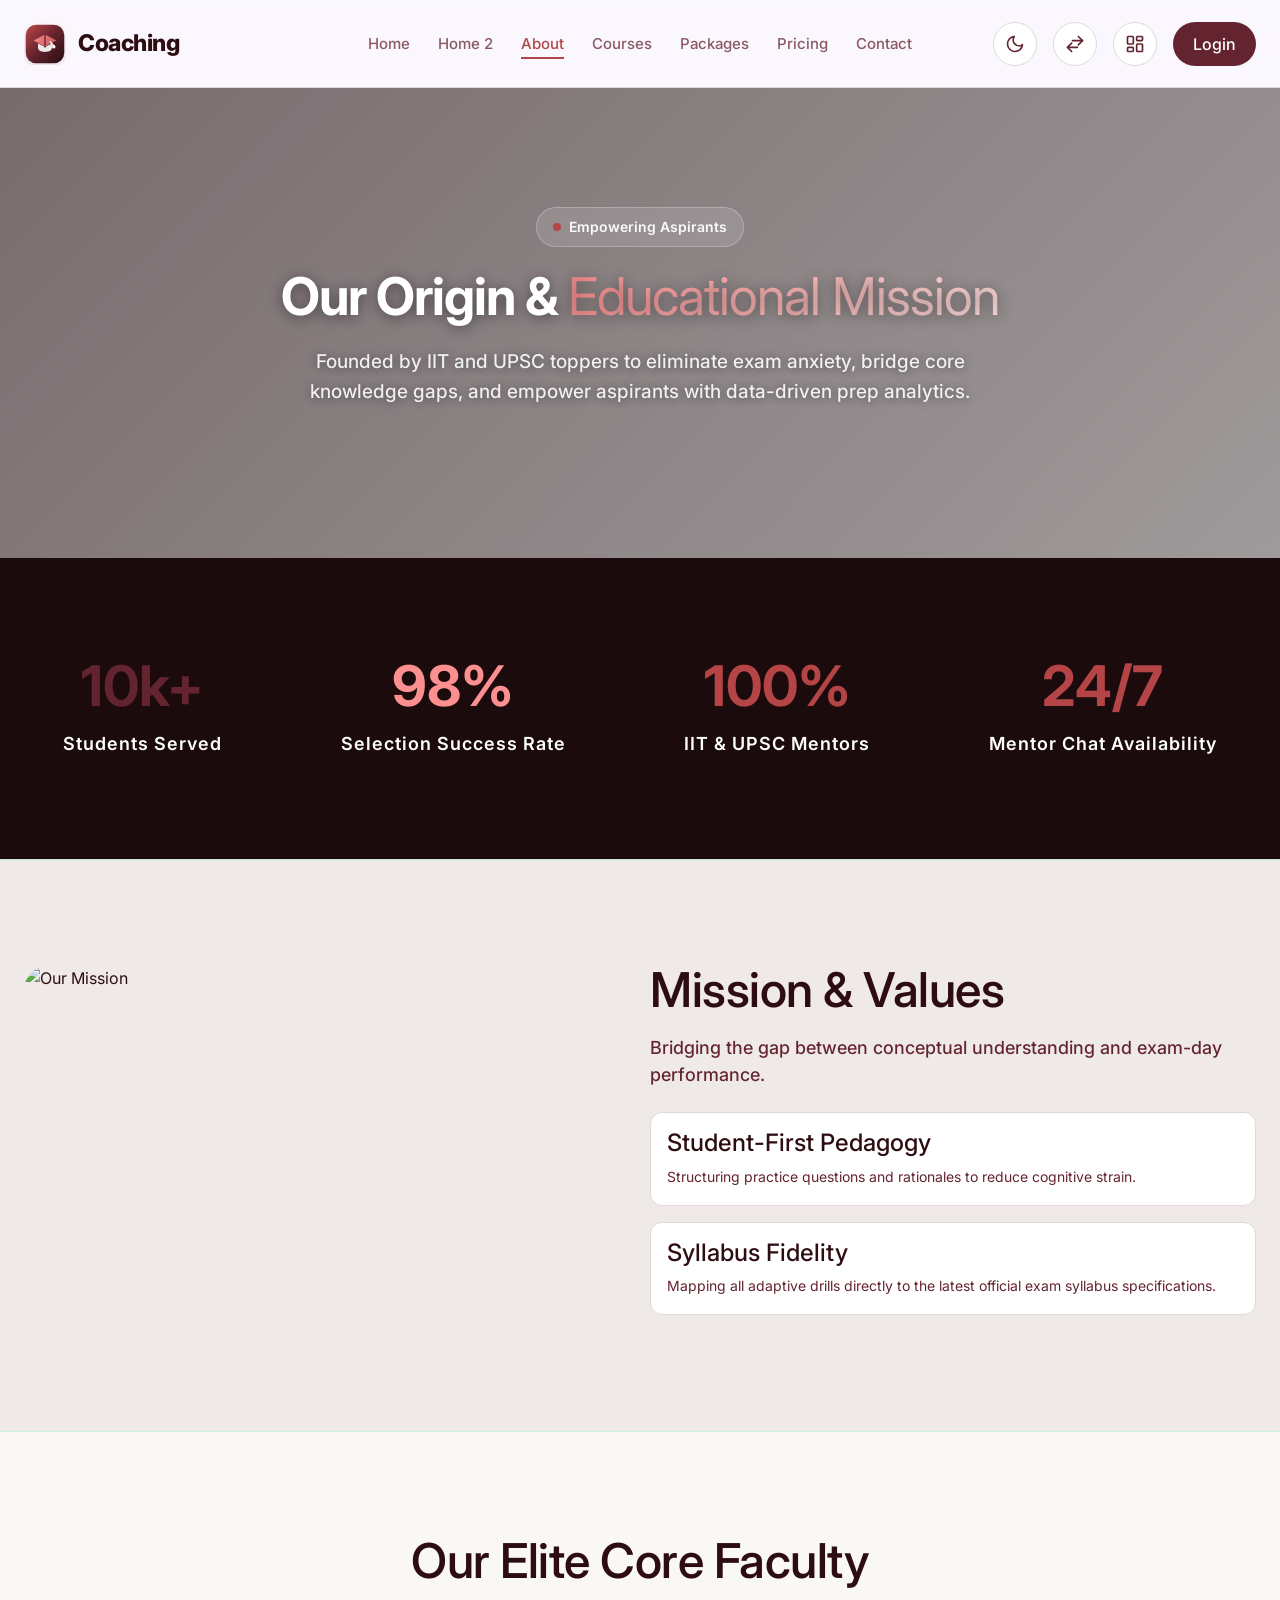
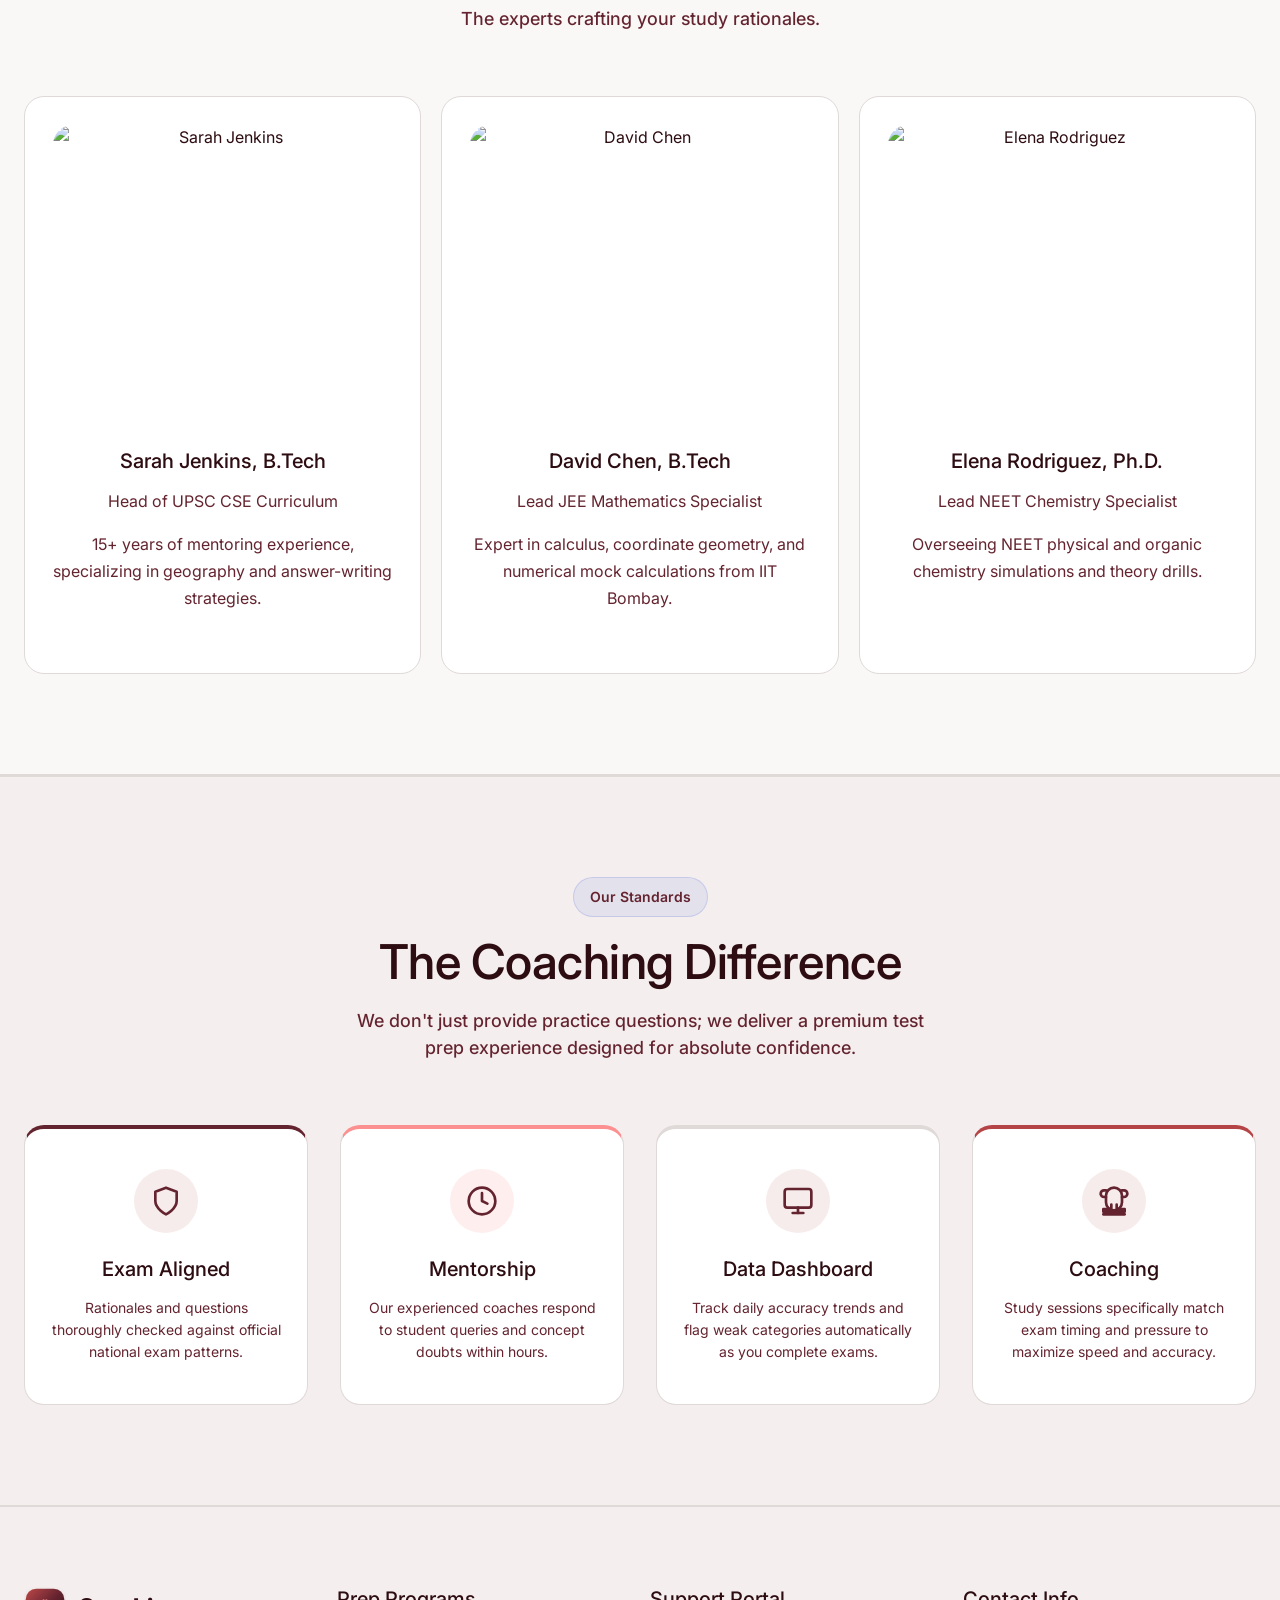
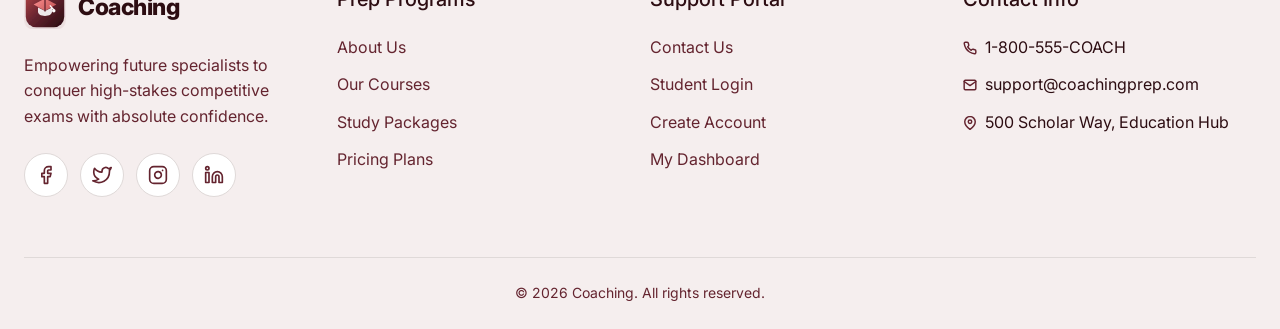
==== commit e8006d15: "U" ====
--- a/about.html
+++ b/about.html
@@ -112,6 +112,42 @@
         </div>
     </section>
 
+    <!-- Trust Stats (New Section 2) -->
+    <section class="premium-section" style="padding: 100px 0; background: #1B0B0C; color: white;">
+        <div class="container fade-up">
+            <div style="display: flex; flex-wrap: wrap; justify-content: space-around; gap: 40px; text-align: center;">
+                <div>
+                    <div
+                        style="font-size: 56px; font-weight: 700; color: var(--primary-accent); line-height: 1; margin-bottom: 16px;">
+                        10k+</div>
+                    <div style="font-size: 18px; font-weight: 600; letter-spacing: 1px; color: white;">Students Served
+                    </div>
+                </div>
+                <div>
+                    <div
+                        style="font-size: 56px; font-weight: 700; color: var(--support-accent); line-height: 1; margin-bottom: 16px;">
+                        98%</div>
+                    <div style="font-size: 18px; font-weight: 600; letter-spacing: 1px; color: white;">Selection Success
+                        Rate</div>
+                </div>
+                <div>
+                    <div
+                        style="font-size: 56px; font-weight: 700; color: var(--highlight-accent); line-height: 1; margin-bottom: 16px;">
+                        100%</div>
+                    <div style="font-size: 18px; font-weight: 600; letter-spacing: 1px; color: white;">IIT &amp; UPSC
+                        Mentors</div>
+                </div>
+                <div>
+                    <div
+                        style="font-size: 56px; font-weight: 700; color: var(--secondary-accent); line-height: 1; margin-bottom: 16px;">
+                        24/7</div>
+                    <div style="font-size: 18px; font-weight: 600; letter-spacing: 1px; color: white;">Mentor Chat
+                        Availability</div>
+                </div>
+            </div>
+        </div>
+    </section>
+
     <!-- Mission & Values -->
     <section class="bg-secondary">
         <div class="container">
@@ -250,42 +286,6 @@
                     <h3 style="font-size: 20px; margin-bottom: 16px;"> Coaching</h3>
                     <p style="color: var(--text-secondary); font-size: 14px; margin: 0;">Study sessions specifically
                         match exam timing and pressure to maximize speed and accuracy.</p>
-                </div>
-            </div>
-        </div>
-    </section>
-
-    <!-- Trust Stats (New Section 2) -->
-    <section class="premium-section" style="padding: 100px 0; background: #1B0B0C; color: white;">
-        <div class="container fade-up">
-            <div style="display: flex; flex-wrap: wrap; justify-content: space-around; gap: 40px; text-align: center;">
-                <div>
-                    <div
-                        style="font-size: 56px; font-weight: 700; color: var(--primary-accent); line-height: 1; margin-bottom: 16px;">
-                        10k+</div>
-                    <div style="font-size: 18px; font-weight: 600; letter-spacing: 1px; color: white;">Students Served
-                    </div>
-                </div>
-                <div>
-                    <div
-                        style="font-size: 56px; font-weight: 700; color: var(--support-accent); line-height: 1; margin-bottom: 16px;">
-                        98%</div>
-                    <div style="font-size: 18px; font-weight: 600; letter-spacing: 1px; color: white;">Selection Success
-                        Rate</div>
-                </div>
-                <div>
-                    <div
-                        style="font-size: 56px; font-weight: 700; color: var(--highlight-accent); line-height: 1; margin-bottom: 16px;">
-                        100%</div>
-                    <div style="font-size: 18px; font-weight: 600; letter-spacing: 1px; color: white;">IIT &amp; UPSC
-                        Mentors</div>
-                </div>
-                <div>
-                    <div
-                        style="font-size: 56px; font-weight: 700; color: var(--secondary-accent); line-height: 1; margin-bottom: 16px;">
-                        24/7</div>
-                    <div style="font-size: 18px; font-weight: 600; letter-spacing: 1px; color: white;">Mentor Chat
-                        Availability</div>
                 </div>
             </div>
         </div>
--- a/assets/css/style.css
+++ b/assets/css/style.css
@@ -1827,8 +1827,8 @@
     }
 }
 
-/* ≤360px: Remove background-image entirely, let the <img> block show */
-@media (max-width: 360px) {
+/* ≤368px: Remove background-image entirely, let the <img> block show */
+@media (max-width: 368px) {
     .hero-has-bg {
         background-image: none !important;
     }
@@ -2030,10 +2030,10 @@
 /* 3. Study Packages: Horizontal scrollbar for Package Comparison */
 .table-responsive {
     width: 100%;
-    overflow-x: scroll !important;
+    overflow-x: auto !important;
     -webkit-overflow-scrolling: touch;
-    scrollbar-width: auto !important;
-    scrollbar-color: var(--primary-accent) #e6f7f1 !important;
+    scrollbar-width: auto;
+    scrollbar-color: var(--primary-accent) #e6f7f1;
 }
 
 /* Custom Scrollbar for Package Comparison on small viewports */
@@ -2300,20 +2300,28 @@
     .page-hero {
         margin-top: 88px;
         background-image: none !important;
-        background-color: var(--primary-bg);
+        background-color: var(--primary-bg) !important;
         padding-top: 24px;
         padding-bottom: 32px;
     }
 
     .page-hero-overlay {
-        display: block !important;
-        background: linear-gradient(135deg, rgba(30, 8, 12, 0.90) 0%, rgba(18, 5, 8, 0.82) 100%);
+        display: none !important;
+    }
+
+    .hero-has-bg {
+        background-image: none !important;
+        background-color: var(--primary-bg) !important;
+    }
+
+    .hero-bg-overlay {
+        display: none !important;
     }
 
     .hero-has-bg .text-highlight,
     .page-hero .text-highlight,
     .hero-premium .text-highlight {
-        background: linear-gradient(120deg, #FC8F8F, #FFDFDF) !important;
+        background: linear-gradient(120deg, var(--primary-accent), var(--secondary-accent)) !important;
         -webkit-background-clip: text !important;
         background-clip: text !important;
         -webkit-text-fill-color: transparent !important;
@@ -2322,32 +2330,57 @@
 
     .page-hero h1,
     .hero-premium h1 {
-        color: #FFFFFF !important;
+        color: var(--text-primary) !important;
         font-size: 28px;
-        text-shadow: 0 2px 14px rgba(0, 0, 0, 0.7) !important;
+        text-shadow: none !important;
     }
 
     .page-hero .subheading,
     .hero-premium .subheading {
-        color: rgba(255, 255, 255, 0.92) !important;
+        color: var(--text-secondary) !important;
         font-size: 14px;
         margin-bottom: 20px;
-        text-shadow: 0 1px 10px rgba(0, 0, 0, 0.6) !important;
+        text-shadow: none !important;
     }
 
     .page-hero .badge-premium,
     .hero-premium .badge-premium {
+        background: rgba(180, 68, 70, 0.1) !important;
+        border: 1px solid rgba(180, 68, 70, 0.2) !important;
+        color: var(--primary-accent) !important;
+    }
+
+    [data-theme="dark"] .page-hero .badge-premium,
+    [data-theme="dark"] .hero-premium .badge-premium {
+        background: rgba(252, 143, 143, 0.15) !important;
+        border: 1px solid rgba(252, 143, 143, 0.3) !important;
+        color: var(--primary-accent) !important;
+    }
+
+    .hero-premium .btn-glass,
+    .hero-has-bg .btn-glass {
+        background: transparent !important;
+        border: 2px solid var(--primary-accent) !important;
+        color: var(--primary-accent) !important;
+        text-shadow: none !important;
+        box-shadow: none !important;
+    }
+
+    [data-theme="dark"] .hero-premium .btn-glass,
+    [data-theme="dark"] .hero-has-bg .btn-glass {
         background: rgba(255, 255, 255, 0.15) !important;
-        border: 1px solid rgba(255, 255, 255, 0.30) !important;
+        border: 1px solid rgba(255, 255, 255, 0.3) !important;
         color: #FFFFFF !important;
+        text-shadow: 0 1px 4px rgba(0, 0, 0, 0.4) !important;
+        box-shadow: 0 4px 15px rgba(0, 0, 0, 0.15) !important;
     }
 
     .page-hero-stats {
-        border-top: 1px solid rgba(255, 255, 255, 0.15);
+        border-top: 1px solid var(--border-color) !important;
     }
 
     .page-hero-stat-item {
-        color: rgba(255, 255, 255, 0.90) !important;
+        color: var(--text-secondary) !important;
         font-size: 13px;
     }
 
--- a/assets/css/dark-mode.css
+++ b/assets/css/dark-mode.css
@@ -75,3 +75,12 @@
 [data-theme="dark"] img {
     opacity: 0.9;
 }
+
+/* Invert calendar/time picker indicators in dark mode for better visibility */
+[data-theme="dark"] input[type="date"]::-webkit-calendar-picker-indicator,
+[data-theme="dark"] input[type="time"]::-webkit-calendar-picker-indicator,
+[data-theme="dark"] input[type="month"]::-webkit-calendar-picker-indicator {
+    filter: invert(1) brightness(1.2);
+    cursor: pointer;
+}
+
